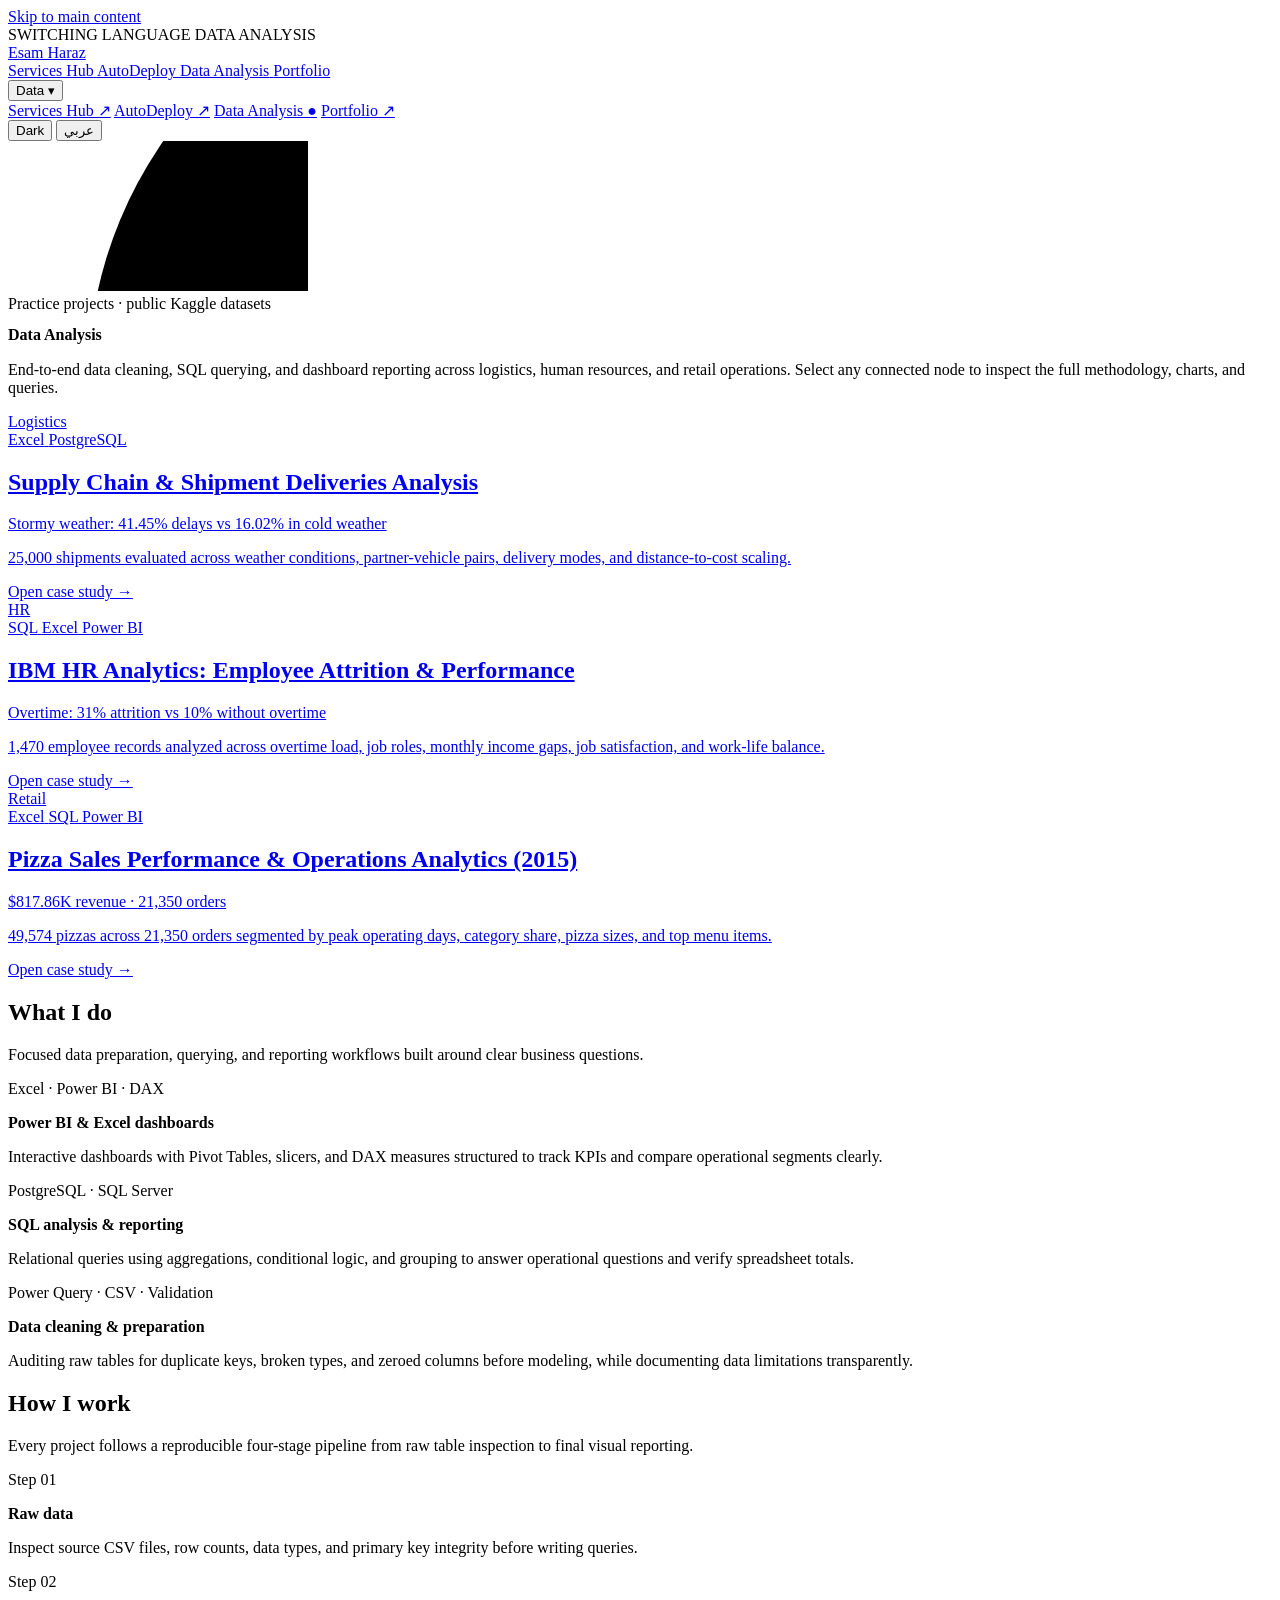
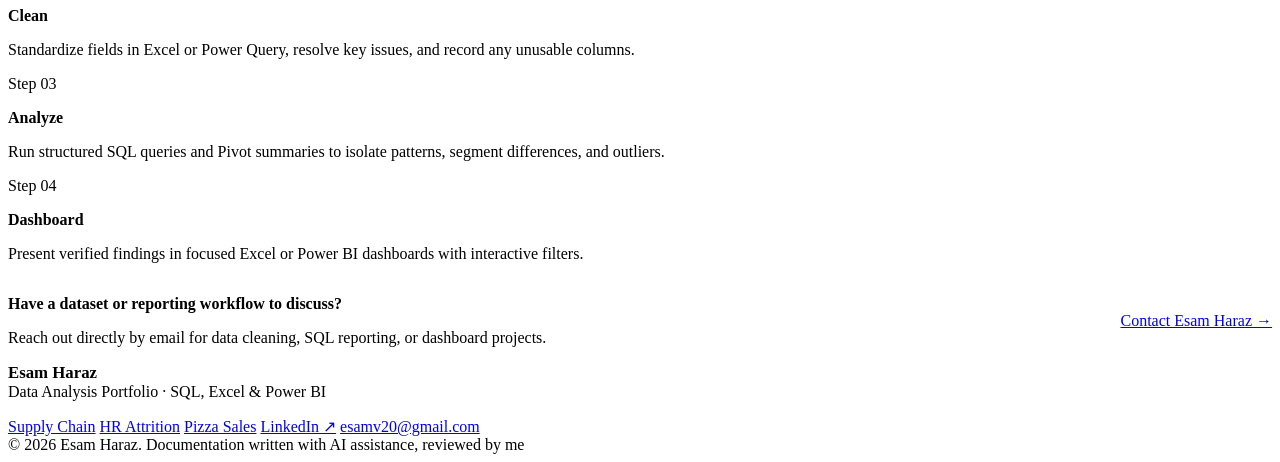
==== index.html @ e384b322 "Add initial index.html for Data Analysis Portfolio Initial commit of the Data Analysis Portfolio HTM" ====
<!DOCTYPE html>
<html lang="en" dir="ltr" data-site="data">
<head>
  <meta charset="UTF-8">
  <meta name="viewport" content="width=device-width, initial-scale=1.0">

  <!-- Single Site Config Block (Base URL, Navigation Graph & Contact Routing) -->
  <script>
    window.SITE_CONFIG = {
      baseUrl: "https://esam-haraz.github.io/Data-Analysis/",
      currentSiteId: "data",
      sitesGraph: [
        { id: "hub", labelEn: "Services Hub", labelAr: "المركز الرئيسي", url: "https://esam-haraz.github.io/hub/" },
        { id: "autodeploy", labelEn: "AutoDeploy", labelAr: "AutoDeploy", url: "https://esam-haraz.github.io/AutoDeploy/" },
        { id: "data", labelEn: "Data Analysis", labelAr: "تحليل البيانات", url: "./" },
        { id: "portfolio", labelEn: "Portfolio", labelAr: "معرض الأعمال", url: "https://esam-haraz.github.io/portfolio/" }
      ],
      /* Swap this single value to the Hub contact page URL once the Hub repo is live */
      hubContactUrl: "mailto:esamv20@gmail.com",
      email: "esamv20@gmail.com",
      linkedinUrl: "https://www.linkedin.com/in/esam-haraz-459925402"
    };
  </script>

  <!-- Primary SEO & Canonical Metadata -->
  <title>Data Analysis Portfolio — Esam Haraz</title>
  <meta name="description" content="Data analysis case studies by Esam Haraz covering supply chain logistics, HR attrition, and retail sales using SQL, Excel, and Power BI.">
  <meta name="author" content="Esam Haraz">
  <link rel="canonical" id="meta-canonical" href="https://esam-haraz.github.io/Data-Analysis/">

  <!-- Open Graph & Social Sharing Metadata -->
  <meta property="og:type" content="website">
  <meta property="og:locale" content="en_US">
  <meta property="og:locale:alternate" content="ar_EG">
  <meta property="og:title" content="Data Analysis Portfolio — Esam Haraz">
  <meta property="og:description" content="Practical data analysis case studies in Logistics, HR, and Retail built with SQL, Excel, and Power BI on public Kaggle datasets.">
  <meta property="og:url" id="meta-og-url" href="https://esam-haraz.github.io/Data-Analysis/" content="https://esam-haraz.github.io/Data-Analysis/">
  <meta property="og:image" id="meta-og-image" content="https://esam-haraz.github.io/Data-Analysis/assets/og-cover.png">
  <meta property="og:image:width" content="1200">
  <meta property="og:image:height" content="630">
  <meta name="twitter:card" content="summary_large_image">
  <meta name="twitter:title" content="Data Analysis Portfolio — Esam Haraz">
  <meta name="twitter:description" content="Practical data analysis case studies in Logistics, HR, and Retail built with SQL, Excel, and Power BI.">
  <meta name="twitter:image" id="meta-twitter-image" content="https://esam-haraz.github.io/Data-Analysis/assets/og-cover.png">

  <!-- Sync Canonical & OG URLs dynamically from SITE_CONFIG.baseUrl -->
  <script>
    (function () {
      var base = (window.SITE_CONFIG && window.SITE_CONFIG.baseUrl) || "https://esam-haraz.github.io/Data-Analysis/";
      if (!base.endsWith("/")) base += "/";
      var canonical = document.getElementById("meta-canonical");
      var ogUrl = document.getElementById("meta-og-url");
      var ogImg = document.getElementById("meta-og-image");
      var twImg = document.getElementById("meta-twitter-image");
      if (canonical) canonical.setAttribute("href", base);
      if (ogUrl) ogUrl.setAttribute("content", base);
      if (ogImg) ogImg.setAttribute("content", base + "assets/og-cover.png");
      if (twImg) twImg.setAttribute("content", base + "assets/og-cover.png");
    })();
  </script>

  <!-- Inline Vector Favicon (Pipeline Amber #FFB020) -->
  <link rel="icon" type="image/svg+xml" href="data:image/svg+xml,%3Csvg xmlns='http://www.w3.org/2000/svg' viewBox='0 0 64 64'%3E%3Crect x='4' y='4' width='56' height='56' rx='12' fill='%230D1F1A' stroke='%23FFB020' stroke-width='3'/%3E%3Crect x='16' y='34' width='8' height='16' rx='4' fill='%23FFB020'/%3E%3Crect x='28' y='24' width='8' height='26' rx='4' fill='%23FFB020'/%3E%3Crect x='40' y='15' width='8' height='35' rx='4' fill='%23FFB020'/%3E%3C/svg%3E">

  <!-- Google Fonts: Bricolage Grotesque, Instrument Sans, DM Mono & IBM Plex Sans Arabic -->
  <link rel="preconnect" href="https://fonts.googleapis.com">
  <link rel="preconnect" href="https://fonts.gstatic.com" crossorigin>
  <link href="https://fonts.googleapis.com/css2?family=Bricolage+Grotesque:wght@700;800&family=DM+Mono:wght@400;500&family=IBM+Plex+Sans+Arabic:wght@400;500;600;700&family=Instrument+Sans:wght@400;500;600;700&display=swap" rel="stylesheet">

  <!-- Shared Design System v1.1 -->
  <link rel="stylesheet" href="./assets/ds.css">
  <script src="./assets/ds.js" defer></script>
</head>
<body>
  <a href="#main-content" class="ds-skip-link" data-i18n="skipToMain">Skip to main content</a>

  <!-- Circular Language Transition Curtain (Wipe Motion) -->
  <div class="ds-curtain" id="ds-curtain" aria-hidden="true">
    <div class="ds-curtain-layer ds-curtain-outer" id="ds-curtain-outer"></div>
    <div class="ds-curtain-layer ds-curtain-inner" id="ds-curtain-inner">
      <span class="ds-curtain-sub" id="ds-curtain-sub">SWITCHING LANGUAGE</span>
      <span class="ds-curtain-label" id="ds-curtain-label">DATA ANALYSIS</span>
    </div>
  </div>

  <!-- Site Header with Mini Node-Graph Navigation & Mobile (<480px) Dropdown -->
  <header class="ds-header">
    <a href="./" class="ds-brand">
      <span class="ds-brand-mark" aria-hidden="true"></span>
      <span data-i18n="brandName">Esam Haraz</span>
    </a>

    <!-- Desktop & Tablet Mini Node-Graph (Static fallback included for No-JS) -->
    <nav class="ds-mini-graph" id="ds-mini-graph" aria-label="Sites network navigation">
      <a href="https://esam-haraz.github.io/hub/" class="ds-mini-node">
        <span class="ds-mini-dot" aria-hidden="true"></span>
        <span>Services Hub</span>
      </a>
      <span class="ds-mini-edge" aria-hidden="true"></span>
      <a href="https://esam-haraz.github.io/AutoDeploy/" class="ds-mini-node">
        <span class="ds-mini-dot" aria-hidden="true"></span>
        <span>AutoDeploy</span>
      </a>
      <span class="ds-mini-edge" aria-hidden="true"></span>
      <a href="./" class="ds-mini-node is-current" aria-current="page">
        <span class="ds-mini-dot" aria-hidden="true"></span>
        <span>Data Analysis</span>
      </a>
      <span class="ds-mini-edge" aria-hidden="true"></span>
      <a href="https://esam-haraz.github.io/portfolio/" class="ds-mini-node">
        <span class="ds-mini-dot" aria-hidden="true"></span>
        <span>Portfolio</span>
      </a>
    </nav>

    <!-- Mobile (<480px) Compact Dropdown Switcher -->
    <div class="ds-nav-dropdown" id="ds-nav-dropdown">
      <button type="button"
              class="ds-nav-dropdown-btn"
              id="ds-nav-dropdown-btn"
              aria-expanded="false"
              aria-controls="ds-nav-dropdown-menu">
        Data ▾
      </button>
      <div class="ds-nav-dropdown-menu" id="ds-nav-dropdown-menu" role="menu">
        <a href="https://esam-haraz.github.io/hub/" role="menuitem">Services Hub ↗</a>
        <a href="https://esam-haraz.github.io/AutoDeploy/" role="menuitem">AutoDeploy ↗</a>
        <a href="./" class="is-current" aria-current="page" role="menuitem">Data Analysis ●</a>
        <a href="https://esam-haraz.github.io/portfolio/" role="menuitem">Portfolio ↗</a>
      </div>
    </div>

    <!-- Theme & Language Controls -->
    <div class="ds-header-controls">
      <button type="button" class="ds-icon-btn" id="ds-theme-toggle" aria-pressed="false" aria-label="Switch to dark mode">
        <span data-theme-label>Dark</span>
      </button>
      <button type="button" class="ds-icon-btn" id="ds-lang-toggle" aria-label="التبديل إلى اللغة العربية">
        عربي
      </button>
    </div>
  </header>

  <!-- Thin Top Scroll Progress Bar -->
  <div class="ds-top-progress" aria-hidden="true">
    <div class="ds-top-progress-fill"></div>
  </div>

  <main id="main-content">
    <!-- ======================================================================
         HERO & RADIAL SPIDER NETWORK GRAPH
         ====================================================================== -->
    <section class="ds-section" aria-labelledby="hub-hero-title">
      <div class="ds-container">
        <div class="ds-spider-wrap">
          <div class="ds-spider-canvas" id="ds-spider-canvas">

            <!-- Decorative Concentric Rings & Animated SVG Connectors (Desktop) -->
            <svg class="ds-spider-svg" id="ds-spider-svg" aria-hidden="true">
              <circle class="ds-spider-ring" cx="500" cy="240" r="160"></circle>
              <circle class="ds-spider-ring" cx="500" cy="240" r="290"></circle>
              <circle class="ds-spider-ring" cx="500" cy="240" r="420"></circle>

              <path class="ds-spider-edge-base" data-edge="0" d=""></path>
              <path class="ds-spider-edge-fill" data-edge="0" d=""></path>

              <path class="ds-spider-edge-base" data-edge="1" d=""></path>
              <path class="ds-spider-edge-fill" data-edge="1" d=""></path>

              <path class="ds-spider-edge-base" data-edge="2" d=""></path>
              <path class="ds-spider-edge-fill" data-edge="2" d=""></path>
            </svg>

            <!-- Central Topic Node -->
            <div class="ds-spider-center" id="ds-spider-center">
              <div class="ds-chips-row" style="justify-content: center; margin-block-end: var(--space-3);">
                <span class="ds-chip" data-i18n="practiceChip">Practice projects · public Kaggle datasets</span>
              </div>
              <h1 id="hub-hero-title" style="font-size: var(--text-hero); line-height: 1.15; margin-block-end: var(--space-3);" data-i18n="heroTitle">
                Data Analysis
              </h1>
              <p style="color: var(--ink-muted); margin-inline: auto;" data-i18n="heroLead">
                End-to-end data cleaning, SQL querying, and dashboard reporting across logistics, human resources, and retail operations. Select any connected node to inspect the full methodology, charts, and queries.
              </p>
            </div>

            <!-- 3 Connected Case Study Nodes (Real <a> links for keyboard & No-JS) -->
            <div class="ds-spider-branches">

              <!-- Branch 0: Supply Chain -->
              <a href="./projects/supply-chain/" class="ds-spider-node" data-branch="0">
                <div>
                  <div class="ds-spider-node-top" style="margin-block-end: var(--space-2);">
                    <span class="ds-chip ds-chip-accent" data-i18n="p1Domain">Logistics</span>
                    <div class="ds-chips-row">
                      <span class="ds-chip">Excel</span>
                      <span class="ds-chip">PostgreSQL</span>
                    </div>
                  </div>
                  <h2 class="ds-spider-node-title" data-i18n="p1Title">
                    Supply Chain &amp; Shipment Deliveries Analysis
                  </h2>
                </div>

                <div class="ds-spider-stat" data-i18n="p1Stat">
                  Stormy weather: 41.45% delays vs 16.02% in cold weather
                </div>

                <p class="ds-spider-extra" data-i18n="p1Extra">
                  25,000 shipments evaluated across weather conditions, partner-vehicle pairs, delivery modes, and distance-to-cost scaling.
                </p>

                <span class="ds-spider-cta" data-i18n="openCaseStudy">Open case study →</span>
              </a>

              <!-- Branch 1: HR Attrition -->
              <a href="./projects/hr-attrition/" class="ds-spider-node" data-branch="1">
                <div>
                  <div class="ds-spider-node-top" style="margin-block-end: var(--space-2);">
                    <span class="ds-chip ds-chip-accent" data-i18n="p2Domain">HR</span>
                    <div class="ds-chips-row">
                      <span class="ds-chip">SQL</span>
                      <span class="ds-chip">Excel</span>
                      <span class="ds-chip">Power BI</span>
                    </div>
                  </div>
                  <h2 class="ds-spider-node-title" data-i18n="p2Title">
                    IBM HR Analytics: Employee Attrition &amp; Performance
                  </h2>
                </div>

                <div class="ds-spider-stat" data-i18n="p2Stat">
                  Overtime: 31% attrition vs 10% without overtime
                </div>

                <p class="ds-spider-extra" data-i18n="p2Extra">
                  1,470 employee records analyzed across overtime load, job roles, monthly income gaps, job satisfaction, and work-life balance.
                </p>

                <span class="ds-spider-cta" data-i18n="openCaseStudy">Open case study →</span>
              </a>

              <!-- Branch 2: Pizza Sales -->
              <a href="./projects/pizza-sales/" class="ds-spider-node" data-branch="2">
                <div>
                  <div class="ds-spider-node-top" style="margin-block-end: var(--space-2);">
                    <span class="ds-chip ds-chip-accent" data-i18n="p3Domain">Retail</span>
                    <div class="ds-chips-row">
                      <span class="ds-chip">Excel</span>
                      <span class="ds-chip">SQL</span>
                      <span class="ds-chip">Power BI</span>
                    </div>
                  </div>
                  <h2 class="ds-spider-node-title" data-i18n="p3Title">
                    Pizza Sales Performance &amp; Operations Analytics (2015)
                  </h2>
                </div>

                <div class="ds-spider-stat" data-i18n="p3Stat">
                  $817.86K revenue · 21,350 orders
                </div>

                <p class="ds-spider-extra" data-i18n="p3Extra">
                  49,574 pizzas across 21,350 orders segmented by peak operating days, category share, pizza sizes, and top menu items.
                </p>

                <span class="ds-spider-cta" data-i18n="openCaseStudy">Open case study →</span>
              </a>

            </div>
          </div>
        </div>
      </div>
    </section>

    <!-- ======================================================================
         SECTION: WHAT I DO
         ====================================================================== -->
    <section class="ds-section" id="what-i-do" aria-labelledby="what-title">
      <div class="ds-container">
        <div class="ds-section-header">
          <h2 class="ds-section-title" id="what-title" data-i18n="whatTitle">What I do</h2>
          <p class="ds-section-desc" data-i18n="whatDesc">
            Focused data preparation, querying, and reporting workflows built around clear business questions.
          </p>
        </div>

        <div class="ds-services-grid">
          <article class="ds-node">
            <div class="ds-node-header">
              <span>Excel · Power BI · DAX</span>
            </div>
            <div class="ds-node-body">
              <h3 style="font-size: var(--text-h3); margin-block-end: var(--space-2);" data-i18n="srv1Title">
                Power BI &amp; Excel dashboards
              </h3>
              <p style="color: var(--ink-muted); font-size: var(--text-sm);" data-i18n="srv1Body">
                Interactive dashboards with Pivot Tables, slicers, and DAX measures structured to track KPIs and compare operational segments clearly.
              </p>
            </div>
          </article>

          <article class="ds-node">
            <div class="ds-node-header">
              <span>PostgreSQL · SQL Server</span>
            </div>
            <div class="ds-node-body">
              <h3 style="font-size: var(--text-h3); margin-block-end: var(--space-2);" data-i18n="srv2Title">
                SQL analysis &amp; reporting
              </h3>
              <p style="color: var(--ink-muted); font-size: var(--text-sm);" data-i18n="srv2Body">
                Relational queries using aggregations, conditional logic, and grouping to answer operational questions and verify spreadsheet totals.
              </p>
            </div>
          </article>

          <article class="ds-node">
            <div class="ds-node-header">
              <span>Power Query · CSV · Validation</span>
            </div>
            <div class="ds-node-body">
              <h3 style="font-size: var(--text-h3); margin-block-end: var(--space-2);" data-i18n="srv3Title">
                Data cleaning &amp; preparation
              </h3>
              <p style="color: var(--ink-muted); font-size: var(--text-sm);" data-i18n="srv3Body">
                Auditing raw tables for duplicate keys, broken types, and zeroed columns before modeling, while documenting data limitations transparently.
              </p>
            </div>
          </article>
        </div>
      </div>
    </section>

    <!-- ======================================================================
         SECTION: HOW I WORK (4-NODE PIPELINE)
         ====================================================================== -->
    <section class="ds-section" id="how-i-work" aria-labelledby="how-title">
      <div class="ds-container">
        <div class="ds-section-header">
          <h2 class="ds-section-title" id="how-title" data-i18n="howTitle">How I work</h2>
          <p class="ds-section-desc" data-i18n="howDesc">
            Every project follows a reproducible four-stage pipeline from raw table inspection to final visual reporting.
          </p>
        </div>

        <div class="ds-pipeline-row">
          <div class="ds-pipeline-step">
            <span class="ds-step-badge">Step 01</span>
            <h3 style="font-size: var(--text-h3);" data-i18n="step1Title">Raw data</h3>
            <p style="font-size: var(--text-sm); color: var(--ink-muted);" data-i18n="step1Body">
              Inspect source CSV files, row counts, data types, and primary key integrity before writing queries.
            </p>
          </div>

          <div class="ds-pipeline-step">
            <span class="ds-step-badge">Step 02</span>
            <h3 style="font-size: var(--text-h3);" data-i18n="step2Title">Clean</h3>
            <p style="font-size: var(--text-sm); color: var(--ink-muted);" data-i18n="step2Body">
              Standardize fields in Excel or Power Query, resolve key issues, and record any unusable columns.
            </p>
          </div>

          <div class="ds-pipeline-step">
            <span class="ds-step-badge">Step 03</span>
            <h3 style="font-size: var(--text-h3);" data-i18n="step3Title">Analyze</h3>
            <p style="font-size: var(--text-sm); color: var(--ink-muted);" data-i18n="step3Body">
              Run structured SQL queries and Pivot summaries to isolate patterns, segment differences, and outliers.
            </p>
          </div>

          <div class="ds-pipeline-step">
            <span class="ds-step-badge">Step 04</span>
            <h3 style="font-size: var(--text-h3);" data-i18n="step4Title">Dashboard</h3>
            <p style="font-size: var(--text-sm); color: var(--ink-muted);" data-i18n="step4Body">
              Present verified findings in focused Excel or Power BI dashboards with interactive filters.
            </p>
          </div>
        </div>

        <!-- Single Contact CTA (Bound to SITE_CONFIG.hubContactUrl -> mailto: until Hub is live) -->
        <div style="margin-block-start: var(--space-6); display: flex; flex-wrap: wrap; align-items: center; justify-content: space-between; gap: var(--space-4); background-color: var(--bg-surface); border: 1.5px solid var(--rule-strong); border-radius: var(--radius-lg); padding: var(--space-5);">
          <div>
            <h3 style="font-size: var(--text-h3); margin-block-end: var(--space-1);" data-i18n="ctaBoxTitle">
              Have a dataset or reporting workflow to discuss?
            </h3>
            <p style="font-size: var(--text-sm); color: var(--ink-muted);" data-i18n="ctaBoxDesc">
              Reach out directly by email for data cleaning, SQL reporting, or dashboard projects.
            </p>
          </div>
          <a href="mailto:esamv20@gmail.com" class="ds-btn ds-btn-primary" data-contact-cta data-i18n="ctaBoxBtn">
            Contact Esam Haraz →
          </a>
        </div>
      </div>
    </section>
  </main>

  <!-- Site Footer -->
  <footer class="ds-footer">
    <div class="ds-container">
      <div class="ds-footer-grid">
        <div>
          <strong style="font-family: var(--font-display); font-size: 1.05rem;" data-i18n="brandName">Esam Haraz</strong>
          <p style="font-size: var(--text-sm); color: var(--ink-muted); margin-block-start: var(--space-1);" data-i18n="footerTagline">
            Data Analysis Portfolio · SQL, Excel &amp; Power BI
          </p>
        </div>

        <div class="ds-footer-links">
          <a href="./projects/supply-chain/" class="ds-btn ds-btn-secondary" data-i18n="navSupplyChain">Supply Chain</a>
          <a href="./projects/hr-attrition/" class="ds-btn ds-btn-secondary" data-i18n="navHr">HR Attrition</a>
          <a href="./projects/pizza-sales/" class="ds-btn ds-btn-secondary" data-i18n="navPizza">Pizza Sales</a>
          <a href="https://www.linkedin.com/in/esam-haraz-459925402" target="_blank" rel="noopener noreferrer" class="ds-btn ds-btn-secondary">LinkedIn ↗</a>
          <a href="mailto:esamv20@gmail.com" class="ds-btn ds-btn-secondary" data-contact-cta>esamv20@gmail.com</a>
        </div>
      </div>

      <div class="ds-footer-bottom">
        <span data-i18n="copyright">© 2026 Esam Haraz.</span>
        <span class="ds-ai-disclosure" data-i18n="aiDisclosure">Documentation written with AI assistance, reviewed by me</span>
      </div>
    </div>
  </footer>

  <!-- ==========================================================================
       BILINGUAL DICTIONARY (EN & AR) — CONSOLIDATED FOR EASY REVIEW
       ========================================================================== -->
  <script>
    window.PAGE_I18N = {
      en: {
        skipToMain: "Skip to main content",
        brandName: "Esam Haraz",
        practiceChip: "Practice projects · public Kaggle datasets",
        heroTitle: "Data Analysis",
        heroLead: "End-to-end data cleaning, SQL querying, and dashboard reporting across logistics, human resources, and retail operations. Select any connected node to inspect the full methodology, charts, and queries.",
        p1Domain: "Logistics",
        p1Title: "Supply Chain & Shipment Deliveries Analysis",
        p1Stat: "Stormy weather: 41.45% delays vs 16.02% in cold weather",
        p1Extra: "25,000 shipments evaluated across weather conditions, partner-vehicle pairs, delivery modes, and distance-to-cost scaling.",
        p2Domain: "HR",
        p2Title: "IBM HR Analytics: Employee Attrition & Performance",
        p2Stat: "Overtime: 31% attrition vs 10% without overtime",
        p2Extra: "1,470 employee records analyzed across overtime load, job roles, monthly income gaps, job satisfaction, and work-life balance.",
        p3Domain: "Retail",
        p3Title: "Pizza Sales Performance & Operations Analytics (2015)",
        p3Stat: "$817.86K revenue · 21,350 orders",
        p3Extra: "49,574 pizzas across 21,350 orders segmented by peak operating days, category share, pizza sizes, and top menu items.",
        openCaseStudy: "Open case study →",
        whatTitle: "What I do",
        whatDesc: "Focused data preparation, querying, and reporting workflows built around clear business questions.",
        srv1Title: "Power BI & Excel dashboards",
        srv1Body: "Interactive dashboards with Pivot Tables, slicers, and DAX measures structured to track KPIs and compare operational segments clearly.",
        srv2Title: "SQL analysis & reporting",
        srv2Body: "Relational queries using aggregations, conditional logic, and grouping to answer operational questions and verify spreadsheet totals.",
        srv3Title: "Data cleaning & preparation",
        srv3Body: "Auditing raw tables for duplicate keys, broken types, and zeroed columns before modeling, while documenting data limitations transparently.",
        howTitle: "How I work",
        howDesc: "Every project follows a reproducible four-stage pipeline from raw table inspection to final visual reporting.",
        step1Title: "Raw data",
        step1Body: "Inspect source CSV files, row counts, data types, and primary key integrity before writing queries.",
        step2Title: "Clean",
        step2Body: "Standardize fields in Excel or Power Query, resolve key issues, and record any unusable columns.",
        step3Title: "Analyze",
        step3Body: "Run structured SQL queries and Pivot summaries to isolate patterns, segment differences, and outliers.",
        step4Title: "Dashboard",
        step4Body: "Present verified findings in focused Excel or Power BI dashboards with interactive filters.",
        ctaBoxTitle: "Have a dataset or reporting workflow to discuss?",
        ctaBoxDesc: "Reach out directly by email for data cleaning, SQL reporting, or dashboard projects.",
        ctaBoxBtn: "Contact Esam Haraz →",
        footerTagline: "Data Analysis Portfolio · SQL, Excel & Power BI",
        navSupplyChain: "Supply Chain",
        navHr: "HR Attrition",
        navPizza: "Pizza Sales",
        copyright: "© 2026 Esam Haraz.",
        aiDisclosure: "Documentation written with AI assistance, reviewed by me"
      },
      ar: {
        skipToMain: "تخطي إلى المحتوى الرئيسي",
        brandName: "عصام حراز",
        practiceChip: "مشاريع تدريبية · مجموعات بيانات عامة من Kaggle",
        heroTitle: "تحليل البيانات",
        heroLead: "تنظيف البيانات واستعلامات SQL وبناء لوحات المعلومات التفاعلية عبر مجالات الإمداد والموارد البشرية ومبيعات التجزئة. اختر أي عقدة متصلة لاستعراض المنهجية والنتائج والاستعلامات كاملة.",
        p1Domain: "الخدمات اللوجستية",
        p1Title: "تحليل سلاسل الإمداد وتسليم الشحنات",
        p1Stat: "الطقس العاصف: 41.45% تأخير مقابل 16.02% في الطقس البارد",
        p1Extra: "تحليل 25,000 شحنة عبر حالات الطقس، وشركاء التوصيل والمركبات، وأوضاع الشحن، والعلاقة الخطية بين المسافة والتكلفة.",
        p2Domain: "الموارد البشرية",
        p2Title: "تحليل بيانات الموارد البشرية: التسرب الوظيفي والأداء",
        p2Stat: "العمل الإضافي: 31% تسرب وظيفي مقابل 10% بدون عمل إضافي",
        p2Extra: "دراسة سجلات 1,470 موظفاً لتحليل تأثير العمل الإضافي، والمسميات الوظيفية، وفجوة الدخل الشهري، والرضا الوظيفي والتوازن بين العمل والحياة.",
        p3Domain: "التجزئة",
        p3Title: "تحليل أداء مبيعات البيتزا والعمليات التشغيلية (2015)",
        p3Stat: "817.86 ألف دولار إيرادات · 21,350 طلب",
        p3Extra: "تحليل 49,574 قطعة بيتزا عبر 21,350 طلباً لتحديد أيام الذروة، وحصة الفئات والأحجام، والأصناف الأعلى والأقل إيراداً.",
        openCaseStudy: "فتح دراسة الحالة ←",
        whatTitle: "ما أقدمه",
        whatDesc: "تجهيز البيانات وتحليلها وبناء تقارير واضحة للإجابة عن أسئلة العمل التشغيلية.",
        srv1Title: "لوحات معلومات Power BI و Excel",
        srv1Body: "لوحات تفاعلية باستخدام Pivot Tables وعوامل التصفية (Slicers) ومعادلات DAX لمتابعة المؤشرات الرئيسية ومقارنة الشرائح التشغيلية بوضوح.",
        srv2Title: "تحليل وتقارير SQL",
        srv2Body: "كتابة استعلامات تحليلية في PostgreSQL و SQL Server للتجميع والتصنيف واستخراج المؤشرات والتحقق من دقة نتائج الجداول.",
        srv3Title: "تنظيف البيانات وتجهيزها",
        srv3Body: "فحص الجداول الخام لمعالجة المفاتيح المكررة وتوحيد الصيغ ورصد الأعمدة الفارغة أو الصفرية وتوثيق قيود البيانات بشفافية قبل التحليل.",
        howTitle: "منهجية العمل",
        howDesc: "يتبع كل مشروع مساراً واضحاً من أربع مراحل متسلسلة بدءاً من فحص البيانات الخام وحتى لوحة المعلومات النهائية.",
        step1Title: "البيانات الخام",
        step1Body: "فحص ملفات CSV المصدرية وعدد الصفوف وأنواع البيانات وسلامة المفاتيح الأساسية قبل كتابة الاستعلامات.",
        step2Title: "التنظيف",
        step2Body: "توحيد الحقول في Excel أو Power Query، ومعالجة مشكلات المفاتيح، وتوثيق أي أعمدة غير صالحة للاستخدام.",
        step3Title: "التحليل",
        step3Body: "تنفيذ استعلامات SQL وجداول Pivot لاستخلاص الأنماط والفروقات بين الشرائح والقيم الشاذة.",
        step4Title: "لوحة المعلومات",
        step4Body: "عرض النتائج الموثقة في لوحات Excel أو Power BI مركزة مع فلاتر تفاعلية.",
        ctaBoxTitle: "هل لديك بيانات أو تقرير ترغب في مناقشته؟",
        ctaBoxDesc: "تواصل مباشرة عبر البريد الإلكتروني لمشاريع تنظيف البيانات أو تقارير SQL أو لوحات المعلومات.",
        ctaBoxBtn: "تواصل مع عصام حراز ←",
        footerTagline: "معرض أعمال تحليل البيانات · SQL و Excel و Power BI",
        navSupplyChain: "سلاسل الإمداد",
        navHr: "التسرب الوظيفي",
        navPizza: "مبيعات البيتزا",
        copyright: "© 2026 عصام حراز.",
        aiDisclosure: "تمت كتابة التوثيق بمساعدة الذكاء الاصطناعي ومراجعته بواسطتي"
      }
    };
  </script>
</body>
</html>
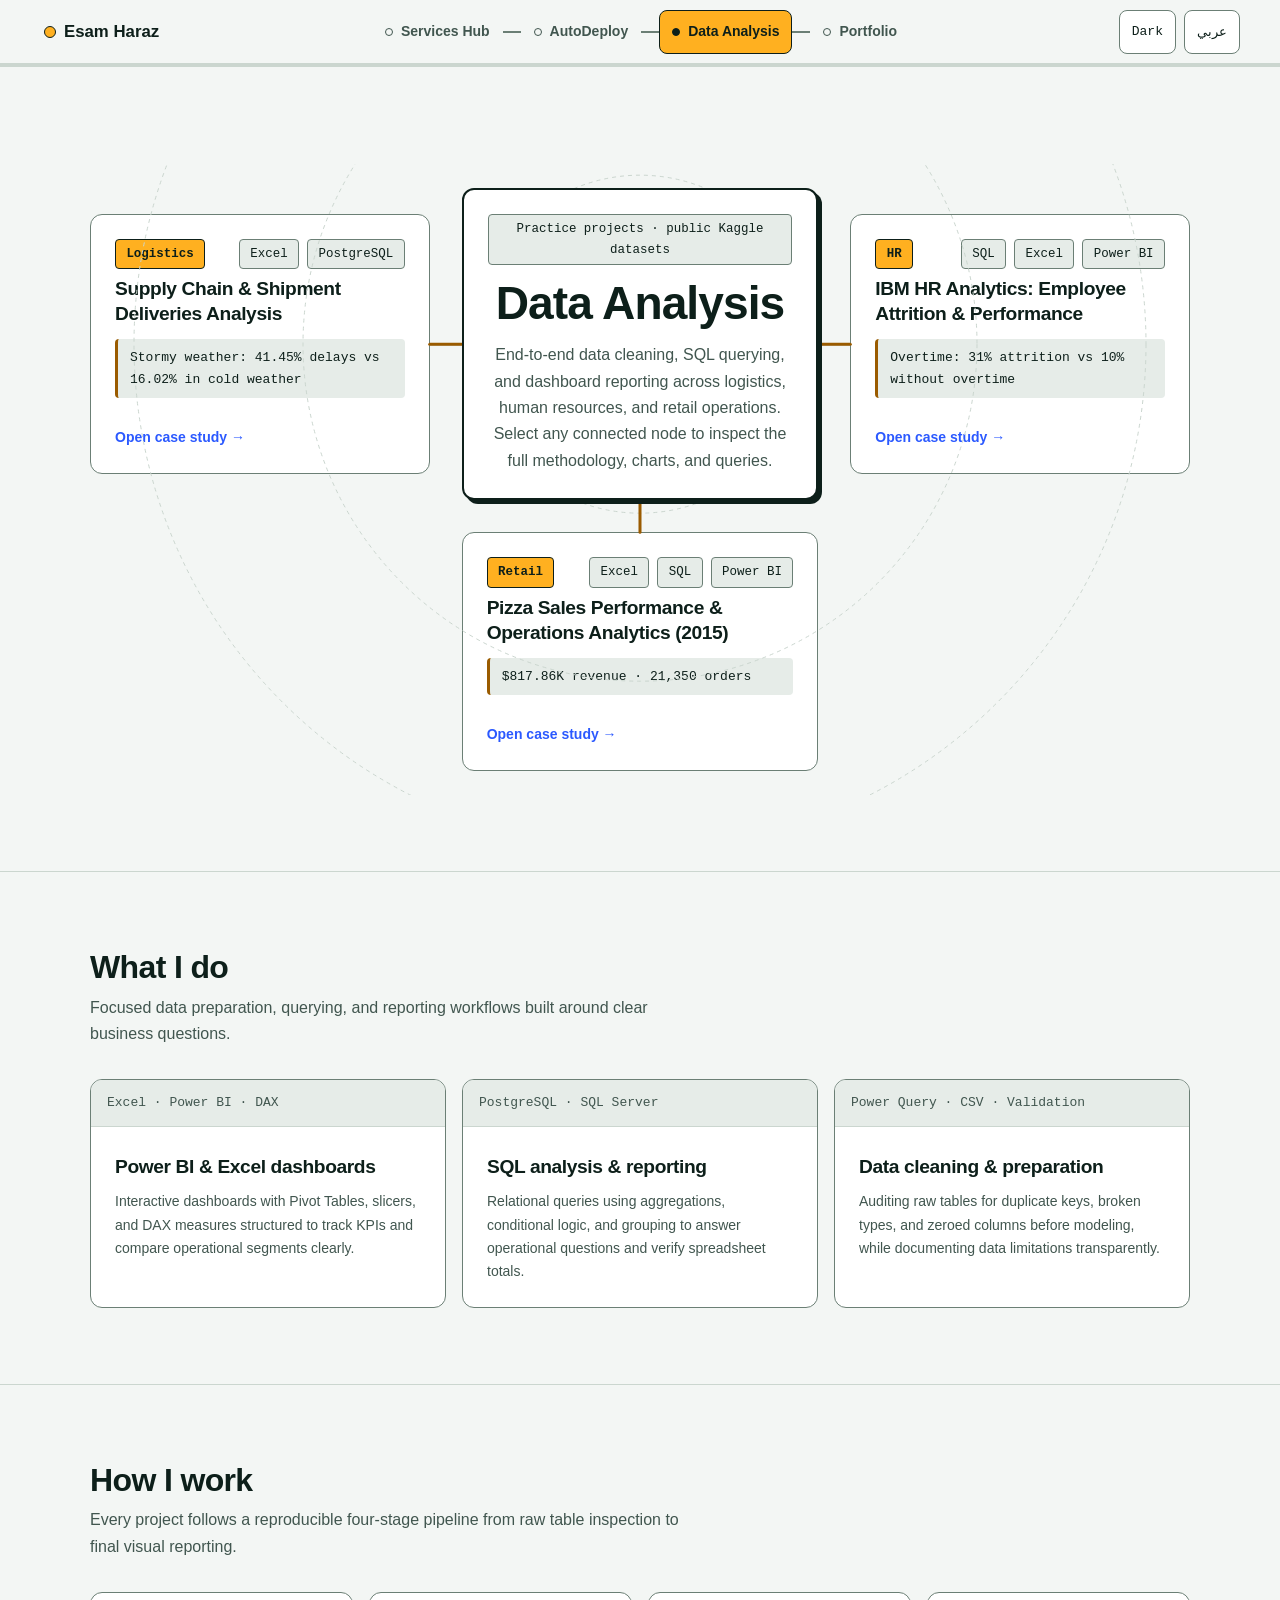
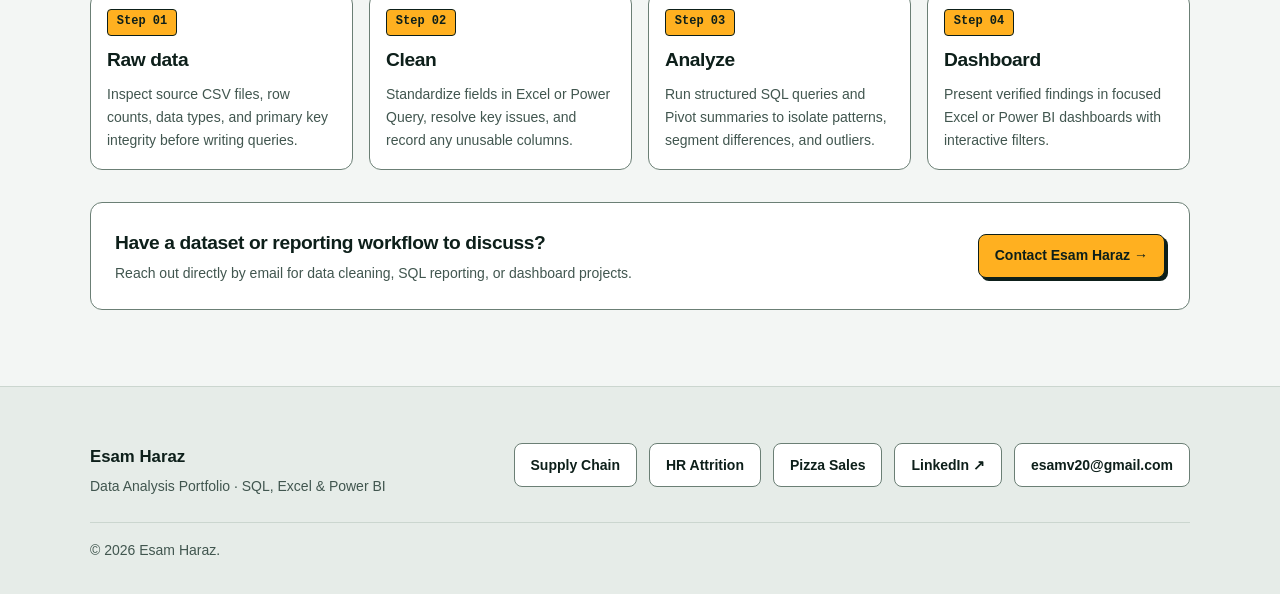
==== commit 4eda2a7f: "Update project links and remove AI disclosure" ====
--- a/index.html
+++ b/index.html
@@ -34,7 +34,7 @@
   <meta property="og:locale:alternate" content="ar_EG">
   <meta property="og:title" content="Data Analysis Portfolio — Esam Haraz">
   <meta property="og:description" content="Practical data analysis case studies in Logistics, HR, and Retail built with SQL, Excel, and Power BI on public Kaggle datasets.">
-  <meta property="og:url" id="meta-og-url" href="https://esam-haraz.github.io/Data-Analysis/" content="https://esam-haraz.github.io/Data-Analysis/">
+  <meta property="og:url" id="meta-og-url" content="https://esam-haraz.github.io/Data-Analysis/">
   <meta property="og:image" id="meta-og-image" content="https://esam-haraz.github.io/Data-Analysis/assets/og-cover.png">
   <meta property="og:image:width" content="1200">
   <meta property="og:image:height" content="630">
@@ -68,8 +68,8 @@
   <link href="https://fonts.googleapis.com/css2?family=Bricolage+Grotesque:wght@700;800&family=DM+Mono:wght@400;500&family=IBM+Plex+Sans+Arabic:wght@400;500;600;700&family=Instrument+Sans:wght@400;500;600;700&display=swap" rel="stylesheet">
 
   <!-- Shared Design System v1.1 -->
-  <link rel="stylesheet" href="./assets/ds.css">
-  <script src="./assets/ds.js" defer></script>
+  <link rel="stylesheet" href="./assets/projects/ds.css">
+  <script src="./assets/projects/ds.js" defer></script>
 </head>
 <body>
   <a href="#main-content" class="ds-skip-link" data-i18n="skipToMain">Skip to main content</a>
@@ -155,7 +155,7 @@
         <div class="ds-spider-wrap">
           <div class="ds-spider-canvas" id="ds-spider-canvas">
 
-            <!-- Decorative Concentric Rings & Animated SVG Connectors (Desktop) -->
+            <!-- Concentric SVG Rings & Animated Connectors (Desktop) -->
             <svg class="ds-spider-svg" id="ds-spider-svg" aria-hidden="true">
               <circle class="ds-spider-ring" cx="500" cy="240" r="160"></circle>
               <circle class="ds-spider-ring" cx="500" cy="240" r="290"></circle>
@@ -188,7 +188,7 @@
             <div class="ds-spider-branches">
 
               <!-- Branch 0: Supply Chain -->
-              <a href="./projects/supply-chain/" class="ds-spider-node" data-branch="0">
+              <a href="./assets/projects/supply-chain/" class="ds-spider-node" data-branch="0">
                 <div>
                   <div class="ds-spider-node-top" style="margin-block-end: var(--space-2);">
                     <span class="ds-chip ds-chip-accent" data-i18n="p1Domain">Logistics</span>
@@ -214,7 +214,7 @@
               </a>
 
               <!-- Branch 1: HR Attrition -->
-              <a href="./projects/hr-attrition/" class="ds-spider-node" data-branch="1">
+              <a href="./assets/projects/hr-attrition/" class="ds-spider-node" data-branch="1">
                 <div>
                   <div class="ds-spider-node-top" style="margin-block-end: var(--space-2);">
                     <span class="ds-chip ds-chip-accent" data-i18n="p2Domain">HR</span>
@@ -241,7 +241,7 @@
               </a>
 
               <!-- Branch 2: Pizza Sales -->
-              <a href="./projects/pizza-sales/" class="ds-spider-node" data-branch="2">
+              <a href="./assets/projects/pizza-sales/" class="ds-spider-node" data-branch="2">
                 <div>
                   <div class="ds-spider-node-top" style="margin-block-end: var(--space-2);">
                     <span class="ds-chip ds-chip-accent" data-i18n="p3Domain">Retail</span>
@@ -407,9 +407,9 @@
         </div>
 
         <div class="ds-footer-links">
-          <a href="./projects/supply-chain/" class="ds-btn ds-btn-secondary" data-i18n="navSupplyChain">Supply Chain</a>
-          <a href="./projects/hr-attrition/" class="ds-btn ds-btn-secondary" data-i18n="navHr">HR Attrition</a>
-          <a href="./projects/pizza-sales/" class="ds-btn ds-btn-secondary" data-i18n="navPizza">Pizza Sales</a>
+          <a href="./assets/projects/supply-chain/" class="ds-btn ds-btn-secondary" data-i18n="navSupplyChain">Supply Chain</a>
+          <a href="./assets/projects/hr-attrition/" class="ds-btn ds-btn-secondary" data-i18n="navHr">HR Attrition</a>
+          <a href="./assets/projects/pizza-sales/" class="ds-btn ds-btn-secondary" data-i18n="navPizza">Pizza Sales</a>
           <a href="https://www.linkedin.com/in/esam-haraz-459925402" target="_blank" rel="noopener noreferrer" class="ds-btn ds-btn-secondary">LinkedIn ↗</a>
           <a href="mailto:esamv20@gmail.com" class="ds-btn ds-btn-secondary" data-contact-cta>esamv20@gmail.com</a>
         </div>
@@ -417,7 +417,6 @@
 
       <div class="ds-footer-bottom">
         <span data-i18n="copyright">© 2026 Esam Haraz.</span>
-        <span class="ds-ai-disclosure" data-i18n="aiDisclosure">Documentation written with AI assistance, reviewed by me</span>
       </div>
     </div>
   </footer>
@@ -471,8 +470,7 @@
         navSupplyChain: "Supply Chain",
         navHr: "HR Attrition",
         navPizza: "Pizza Sales",
-        copyright: "© 2026 Esam Haraz.",
-        aiDisclosure: "Documentation written with AI assistance, reviewed by me"
+        copyright: "© 2026 Esam Haraz."
       },
       ar: {
         skipToMain: "تخطي إلى المحتوى الرئيسي",
@@ -518,8 +516,7 @@
         navSupplyChain: "سلاسل الإمداد",
         navHr: "التسرب الوظيفي",
         navPizza: "مبيعات البيتزا",
-        copyright: "© 2026 عصام حراز.",
-        aiDisclosure: "تمت كتابة التوثيق بمساعدة الذكاء الاصطناعي ومراجعته بواسطتي"
+        copyright: "© 2026 عصام حراز."
       }
     };
   </script>
--- a/assets/projects/ds.css
+++ b/assets/projects/ds.css
@@ -0,0 +1,1563 @@
+/* ============================================================================
+   DESIGN SYSTEM v1.1 — SHARED PIPELINE ARCHITECTURE
+   Author: Esam Haraz
+   Path: Data-Analysis/assets/projects/ds.css
+   ============================================================================ */
+
+/* ----------------------------------------------------------------------------
+   1. DESIGN TOKENS (LIGHT PAPER DEFAULT & DEEP FOREST DARK MODE)
+   ---------------------------------------------------------------------------- */
+:root {
+  /* Surface & Ink Palette (Light Mode Default) */
+  --bg-paper: #F3F6F4;
+  --bg-surface: #FFFFFF;
+  --bg-sunken: #E6ECE8;
+  --ink: #0D1F1A;
+  --ink-muted: #41564F;
+
+  /* Structural Rules (WCAG AA Non-Text Contrast >= 3:1) */
+  --rule: #CBD6CF;
+  --rule-strong: #6B7F75;
+
+  /* Interactive Focus & Links */
+  --cobalt: #2B59FF;
+
+  /* Site Accent Tokens (Used as fills with --ink-on-accent text) */
+  --ink-on-accent: #0D1F1A;
+  --accent-deploy: #35E08C;
+  --accent-data: #FFB020;
+  --accent-folio: #FF6F59;
+  --accent-hub: #527BFF;
+
+  /* Default Site Accent & High-Contrast Stroke Line Token */
+  --site-accent: var(--accent-deploy);
+  --accent-line: #0B8A4C;
+
+  /* Semantic Status Tokens */
+  --status-warn-bg: #FFF3D6;
+  --status-warn-ink: #6E4300;
+  --status-err: #C92A2A;
+
+  /* Typography Families */
+  --font-display: 'Bricolage Grotesque', 'IBM Plex Sans Arabic', -apple-system, BlinkMacSystemFont, sans-serif;
+  --font-sans: 'Instrument Sans', 'IBM Plex Sans Arabic', -apple-system, BlinkMacSystemFont, sans-serif;
+  --font-mono: 'DM Mono', ui-monospace, SFMono-Regular, Menlo, Consolas, monospace;
+
+  /* Fluid Type Scale */
+  --text-hero: clamp(1.95rem, 3.6vw, 3.1rem);
+  --text-h2: clamp(1.45rem, 2.5vw, 2.05rem);
+  --text-h3: clamp(1.1rem, 1.5vw, 1.3rem);
+  --text-body: 1rem;
+  --text-sm: 0.875rem;
+  --text-mono: 0.8125rem;
+
+  /* Spacing Scale (4px Base) */
+  --space-1: 0.25rem;
+  --space-2: 0.5rem;
+  --space-3: 0.75rem;
+  --space-4: 1rem;
+  --space-5: 1.5rem;
+  --space-6: 2rem;
+  --space-8: 3.5rem;
+  --space-10: 5rem;
+
+  /* Geometric Radii */
+  --radius-sm: 4px;
+  --radius-md: 8px;
+  --radius-lg: 12px;
+  --radius-pill: 999px;
+
+  /* Motion Vocabulary (Strictly 4 Allowed Motions) */
+  --motion-fill-dur: 320ms;
+  --motion-fill-ease: cubic-bezier(0.22, 1, 0.36, 1);
+
+  --motion-tick-dur: 220ms;
+  --motion-tick-ease: cubic-bezier(0.34, 1.56, 0.64, 1);
+
+  --motion-connect-dur: 550ms;
+  --motion-connect-ease: cubic-bezier(0.65, 0, 0.35, 1);
+
+  --motion-wipe-dur: 580ms;
+  --motion-wipe-ease: cubic-bezier(0.76, 0, 0.24, 1);
+
+  /* Layout Dimensions */
+  --header-h: 64px;
+  --rail-w: 36px;
+  --container-max: 1180px;
+}
+
+/* Per-Site Accent & Line Overrides (Light Mode) */
+[data-site="autodeploy"] {
+  --site-accent: var(--accent-deploy);
+  --accent-line: #0B8A4C;
+}
+
+[data-site="data"] {
+  --site-accent: var(--accent-data);
+  --accent-line: #9A5B00;
+}
+
+[data-site="portfolio"] {
+  --site-accent: var(--accent-folio);
+  --accent-line: #B83B28;
+}
+
+[data-site="hub"] {
+  --site-accent: var(--accent-hub);
+  --accent-line: #2B59FF;
+}
+
+/* Dark Theme Overrides */
+[data-theme="dark"] {
+  --bg-paper: #0B1411;
+  --bg-surface: #12201B;
+  --bg-sunken: #070D0B;
+  --ink: #ECF2EF;
+  --ink-muted: #98ADA5;
+  --rule: #22362F;
+  --rule-strong: #4F7A6A;
+  --cobalt: #6E90FF;
+  --accent-line: var(--site-accent);
+  --status-warn-bg: #2A1F08;
+  --status-warn-ink: #FFB020;
+  --status-err: #FF6B6B;
+}
+
+/* ----------------------------------------------------------------------------
+   2. RESET, BASE TYPOGRAPHY & ACCESSIBILITY
+   ---------------------------------------------------------------------------- */
+*,
+*::before,
+*::after {
+  box-sizing: border-box;
+  margin: 0;
+  padding: 0;
+}
+
+html {
+  background-color: var(--bg-paper);
+  color: var(--ink);
+  font-size: 16px;
+  scroll-behavior: smooth;
+  scroll-padding-top: calc(var(--header-h) + var(--space-5));
+  overflow-x: hidden;
+}
+
+body {
+  font-family: var(--font-sans);
+  background-color: var(--bg-paper);
+  color: var(--ink);
+  line-height: 1.65;
+  min-height: 100dvh;
+  overflow-x: hidden;
+  -webkit-font-smoothing: antialiased;
+}
+
+[dir="rtl"] body,
+body[dir="rtl"] {
+  line-height: 1.75;
+}
+
+h1, h2, h3, h4 {
+  font-family: var(--font-display);
+  font-weight: 800;
+  color: var(--ink);
+  letter-spacing: -0.02em;
+}
+
+[dir="rtl"] h1,
+[dir="rtl"] h2,
+[dir="rtl"] h3,
+[dir="rtl"] h4 {
+  letter-spacing: 0;
+}
+
+p, li {
+  max-inline-size: 68ch;
+}
+
+code, pre, kbd, samp {
+  font-family: var(--font-mono);
+  font-size: var(--text-mono);
+  direction: ltr;
+  unicode-bidi: isolate;
+}
+
+a {
+  color: inherit;
+  text-decoration: none;
+}
+
+img, svg {
+  display: block;
+  max-inline-size: 100%;
+}
+
+/* Visible Keyboard Focus Ring */
+:focus-visible {
+  outline: 2.5px solid var(--cobalt);
+  outline-offset: 3px;
+  border-radius: var(--radius-sm);
+}
+
+/* Skip Link for Keyboard Navigation */
+.ds-skip-link {
+  position: fixed;
+  inset-block-start: -100px;
+  inset-inline-start: var(--space-4);
+  z-index: 10000;
+  background-color: var(--site-accent);
+  color: var(--ink-on-accent);
+  font-weight: 700;
+  padding: var(--space-3) var(--space-4);
+  border: 2px solid var(--ink);
+  border-radius: var(--radius-md);
+  transition: inset-block-start 150ms ease;
+}
+
+.ds-skip-link:focus {
+  inset-block-start: var(--space-3);
+}
+
+/* Screen-Reader Only Utility (Used for Accessible Chart Data Tables) */
+.ds-sr-only {
+  position: absolute;
+  inline-size: 1px;
+  block-size: 1px;
+  padding: 0;
+  margin: -1px;
+  overflow: hidden;
+  clip: rect(0, 0, 0, 0);
+  white-space: nowrap;
+  border: 0;
+}
+
+/* ----------------------------------------------------------------------------
+   3. SITE HEADER, MINI NODE-GRAPH NAV & MOBILE (<480px) DROPDOWN
+   ---------------------------------------------------------------------------- */
+.ds-header {
+  position: sticky;
+  inset-block-start: 0;
+  z-index: 900;
+  block-size: var(--header-h);
+  background-color: var(--bg-paper);
+  border-block-end: 1px solid var(--rule);
+  padding-inline: clamp(1rem, 4vw, 2.5rem);
+  display: flex;
+  align-items: center;
+  justify-content: space-between;
+  gap: var(--space-3);
+}
+
+.ds-brand {
+  display: inline-flex;
+  align-items: center;
+  gap: var(--space-2);
+  font-family: var(--font-display);
+  font-weight: 800;
+  font-size: 1.05rem;
+  min-block-size: 44px;
+  padding-inline: var(--space-1);
+}
+
+.ds-brand-mark {
+  inline-size: 12px;
+  block-size: 12px;
+  border-radius: var(--radius-pill);
+  background-color: var(--site-accent);
+  border: 1.5px solid var(--ink);
+  flex-shrink: 0;
+}
+
+/* Desktop & Tablet (>= 480px) Mini Node-Graph Navigation */
+.ds-mini-graph {
+  display: flex;
+  align-items: center;
+  gap: 0;
+  overflow-x: auto;
+  scrollbar-width: none;
+}
+
+.ds-mini-graph::-webkit-scrollbar {
+  display: none;
+}
+
+.ds-mini-node {
+  display: inline-flex;
+  align-items: center;
+  gap: var(--space-2);
+  min-block-size: 44px;
+  padding-inline: var(--space-3);
+  font-size: var(--text-sm);
+  font-weight: 600;
+  color: var(--ink-muted);
+  border: 1px solid transparent;
+  border-radius: var(--radius-md);
+  white-space: nowrap;
+  transition: color 180ms ease, border-color 180ms ease, background-color 180ms ease;
+}
+
+.ds-mini-node:hover {
+  color: var(--ink);
+  background-color: var(--bg-surface);
+  border-color: var(--rule-strong);
+}
+
+.ds-mini-node[aria-current="page"],
+.ds-mini-node.is-current {
+  background-color: var(--site-accent);
+  color: var(--ink-on-accent);
+  border-color: var(--ink);
+  font-weight: 700;
+}
+
+.ds-mini-dot {
+  inline-size: 8px;
+  block-size: 8px;
+  border-radius: var(--radius-pill);
+  border: 1.5px solid currentColor;
+  background-color: transparent;
+}
+
+.ds-mini-node.is-current .ds-mini-dot {
+  background-color: var(--ink-on-accent);
+}
+
+.ds-mini-edge {
+  inline-size: 18px;
+  block-size: 2px;
+  background-color: var(--rule-strong);
+  flex-shrink: 0;
+}
+
+/* Mobile (< 480px) Site Switcher Dropdown */
+.ds-nav-dropdown {
+  display: none;
+  position: relative;
+}
+
+.ds-nav-dropdown-btn {
+  display: inline-flex;
+  align-items: center;
+  justify-content: center;
+  gap: var(--space-2);
+  min-block-size: 44px;
+  min-inline-size: 44px;
+  padding-inline: var(--space-3);
+  background-color: var(--site-accent);
+  color: var(--ink-on-accent);
+  border: 1.5px solid var(--ink);
+  border-radius: var(--radius-md);
+  font-family: var(--font-sans);
+  font-size: var(--text-sm);
+  font-weight: 700;
+  cursor: pointer;
+}
+
+.ds-nav-dropdown-menu {
+  position: absolute;
+  inset-block-start: calc(100% + 6px);
+  inset-inline-start: 0;
+  min-inline-size: 210px;
+  background-color: var(--bg-surface);
+  border: 1.5px solid var(--rule-strong);
+  border-radius: var(--radius-md);
+  box-shadow: 4px 4px 0 var(--ink);
+  padding: var(--space-2);
+  display: none;
+  flex-direction: column;
+  gap: var(--space-1);
+  z-index: 950;
+}
+
+.ds-nav-dropdown-menu.is-open {
+  display: flex;
+}
+
+.ds-nav-dropdown-menu a {
+  display: flex;
+  align-items: center;
+  justify-content: space-between;
+  min-block-size: 44px;
+  padding-inline: var(--space-3);
+  border-radius: var(--radius-sm);
+  font-size: var(--text-sm);
+  font-weight: 600;
+  color: var(--ink);
+}
+
+.ds-nav-dropdown-menu a:hover {
+  background-color: var(--bg-sunken);
+}
+
+.ds-nav-dropdown-menu a.is-current {
+  background-color: var(--site-accent);
+  color: var(--ink-on-accent);
+  font-weight: 700;
+}
+
+@media (max-width: 479px) {
+  .ds-mini-graph {
+    display: none;
+  }
+  .ds-nav-dropdown {
+    display: block;
+  }
+}
+
+.ds-header-controls {
+  display: flex;
+  align-items: center;
+  gap: var(--space-2);
+}
+
+.ds-icon-btn {
+  display: inline-flex;
+  align-items: center;
+  justify-content: center;
+  gap: var(--space-1);
+  min-block-size: 44px;
+  min-inline-size: 44px;
+  padding-inline: var(--space-3);
+  background-color: var(--bg-surface);
+  color: var(--ink);
+  border: 1px solid var(--rule-strong);
+  border-radius: var(--radius-md);
+  font-family: var(--font-mono);
+  font-size: var(--text-mono);
+  font-weight: 500;
+  cursor: pointer;
+  transition: background-color 180ms ease, border-color 180ms ease;
+}
+
+.ds-icon-btn:hover {
+  background-color: var(--bg-sunken);
+  border-color: var(--ink);
+}
+
+/* ----------------------------------------------------------------------------
+   4. SCROLL PROGRESS (THIN TOP BAR & PROJECT PAGE VERTICAL RAIL)
+   ---------------------------------------------------------------------------- */
+.ds-top-progress {
+  position: fixed;
+  inset-block-start: var(--header-h);
+  inset-inline: 0;
+  block-size: 3px;
+  background-color: var(--rule);
+  z-index: 890;
+  pointer-events: none;
+}
+
+.ds-top-progress-fill {
+  block-size: 100%;
+  inline-size: 100%;
+  background-color: var(--accent-line);
+  transform-origin: inline-start center;
+  transform: scaleX(var(--scroll-progress, 0));
+  transition: transform 80ms linear;
+}
+
+/* Vertical Pipeline Rail (Rendered on Case Study Pages Only, Desktop >= 1024px) */
+.ds-rail {
+  display: none;
+}
+
+@media (min-width: 1024px) {
+  .has-rail .ds-top-progress {
+    display: none;
+  }
+
+  .ds-rail {
+    position: fixed;
+    inset-block-start: calc(var(--header-h) + var(--space-8));
+    inset-inline-start: clamp(0.75rem, 2vw, 1.75rem);
+    inline-size: var(--rail-w);
+    block-size: calc(100dvh - var(--header-h) - (var(--space-8) * 2));
+    display: flex;
+    flex-direction: column;
+    align-items: center;
+    justify-content: space-between;
+    z-index: 800;
+    pointer-events: none;
+  }
+
+  .ds-rail-track {
+    position: absolute;
+    inset-block: 10px;
+    inset-inline-start: 50%;
+    inline-size: 2px;
+    transform: translateX(-50%);
+    background-color: var(--rule);
+  }
+
+  .ds-rail-fill {
+    inline-size: 100%;
+    block-size: 100%;
+    background-color: var(--accent-line);
+    transform-origin: top center;
+    transform: scaleY(var(--scroll-progress, 0));
+    transition: transform 80ms linear;
+  }
+
+  .ds-rail-node {
+    position: relative;
+    z-index: 2;
+    inline-size: 14px;
+    block-size: 14px;
+    border-radius: var(--radius-pill);
+    background-color: var(--bg-paper);
+    border: 2px solid var(--rule-strong);
+    pointer-events: auto;
+    transition: background-color var(--motion-fill-dur) var(--motion-fill-ease),
+                border-color var(--motion-fill-dur) var(--motion-fill-ease);
+  }
+
+  .ds-rail-node.is-active,
+  .ds-rail-node.is-passed {
+    background-color: var(--site-accent);
+    border-color: var(--ink);
+  }
+
+  .has-rail main,
+  .has-rail .ds-footer {
+    padding-inline-start: calc(var(--rail-w) + var(--space-5));
+  }
+}
+
+/* ----------------------------------------------------------------------------
+   5. LAYOUT CONTAINERS, SECTIONS & HEADERS
+   ---------------------------------------------------------------------------- */
+.ds-container {
+  inline-size: 100%;
+  max-inline-size: var(--container-max);
+  margin-inline: auto;
+  padding-inline: clamp(1rem, 4vw, 2.5rem);
+}
+
+.ds-section {
+  padding-block: clamp(2.75rem, 6vw, 4.75rem);
+  border-block-end: 1px solid var(--rule);
+}
+
+.ds-section:last-of-type {
+  border-block-end: none;
+}
+
+.ds-section-header {
+  margin-block-end: var(--space-6);
+}
+
+.ds-section-title {
+  font-size: var(--text-h2);
+  line-height: 1.2;
+  margin-block-end: var(--space-2);
+}
+
+.ds-section-desc {
+  font-size: var(--text-body);
+  color: var(--ink-muted);
+}
+
+/* ----------------------------------------------------------------------------
+   6. PIPELINE NODES, PORTS, CONNECTORS & PROGRESS BARS
+   ---------------------------------------------------------------------------- */
+.ds-node {
+  position: relative;
+  background-color: var(--bg-surface);
+  border: 1px solid var(--rule-strong);
+  border-radius: var(--radius-lg);
+  transition: border-color 180ms ease, box-shadow 180ms ease;
+}
+
+.ds-node:hover,
+.ds-node:focus-within {
+  border-color: var(--ink);
+}
+
+.ds-node-header {
+  display: flex;
+  align-items: center;
+  justify-content: space-between;
+  gap: var(--space-3);
+  padding: var(--space-3) var(--space-4);
+  border-block-end: 1px solid var(--rule);
+  background-color: var(--bg-sunken);
+  border-start-start-radius: calc(var(--radius-lg) - 1px);
+  border-start-end-radius: calc(var(--radius-lg) - 1px);
+  font-family: var(--font-mono);
+  font-size: var(--text-mono);
+  color: var(--ink-muted);
+}
+
+.ds-node-body {
+  padding: var(--space-5);
+}
+
+.ds-port {
+  position: absolute;
+  inline-size: 10px;
+  block-size: 10px;
+  border-radius: var(--radius-pill);
+  background-color: var(--bg-surface);
+  border: 2px solid var(--rule-strong);
+  z-index: 3;
+}
+
+.ds-port.is-connected {
+  background-color: var(--site-accent);
+  border-color: var(--ink);
+}
+
+.ds-port--top {
+  inset-block-start: -5px;
+  inset-inline-start: 50%;
+  transform: translateX(-50%);
+}
+
+[dir="rtl"] .ds-port--top {
+  transform: translateX(50%);
+}
+
+.ds-port--bottom {
+  inset-block-end: -5px;
+  inset-inline-start: 50%;
+  transform: translateX(-50%);
+}
+
+[dir="rtl"] .ds-port--bottom {
+  transform: translateX(50%);
+}
+
+/* SVG Connector Lines */
+.ds-connector {
+  display: block;
+  overflow: visible;
+}
+
+.ds-connector-base {
+  fill: none;
+  stroke: var(--rule);
+  stroke-width: 2;
+}
+
+.ds-connector-fill {
+  fill: none;
+  stroke: var(--accent-line);
+  stroke-width: 2.5;
+  stroke-linecap: round;
+  stroke-dasharray: var(--path-len, 100);
+  stroke-dashoffset: calc(var(--path-len, 100) * (1 - var(--progress, 0)));
+  transition: stroke-dashoffset var(--motion-connect-dur) var(--motion-connect-ease);
+}
+
+/* Horizontal Rounded Progress Bar */
+.ds-progress {
+  inline-size: 100%;
+  block-size: 12px;
+  background-color: var(--bg-sunken);
+  border: 1px solid var(--rule-strong);
+  border-radius: var(--radius-pill);
+  overflow: hidden;
+}
+
+.ds-progress-fill {
+  block-size: 100%;
+  inline-size: calc(var(--progress, 0) * 100%);
+  background-color: var(--site-accent);
+  border-inline-end: 1px solid var(--ink);
+  border-radius: var(--radius-pill);
+  transition: inline-size var(--motion-fill-dur) var(--motion-fill-ease);
+}
+
+/* ----------------------------------------------------------------------------
+   7. BUTTONS, CHIPS & CHECKBOXES (NO HOVER-LIFT)
+   ---------------------------------------------------------------------------- */
+.ds-btn {
+  display: inline-flex;
+  align-items: center;
+  justify-content: center;
+  gap: var(--space-2);
+  min-block-size: 44px;
+  padding: var(--space-2) var(--space-4);
+  border-radius: var(--radius-md);
+  font-family: var(--font-sans);
+  font-size: var(--text-sm);
+  font-weight: 700;
+  cursor: pointer;
+  border: 1.5px solid var(--ink);
+  transition: background-color 160ms ease, box-shadow 160ms ease;
+}
+
+.ds-btn-primary {
+  background-color: var(--site-accent);
+  color: var(--ink-on-accent);
+  box-shadow: 3px 3px 0 var(--ink);
+}
+
+.ds-btn-primary:hover {
+  box-shadow: 1px 1px 0 var(--ink);
+}
+
+.ds-btn-secondary {
+  background-color: var(--bg-surface);
+  color: var(--ink);
+  border-color: var(--rule-strong);
+}
+
+.ds-btn-secondary:hover {
+  border-color: var(--ink);
+  background-color: var(--bg-sunken);
+}
+
+.ds-btn-ghost {
+  background-color: transparent;
+  color: var(--ink);
+  border-color: transparent;
+}
+
+.ds-btn-ghost:hover {
+  background-color: var(--bg-sunken);
+  border-color: var(--rule-strong);
+}
+
+.ds-chips-row {
+  display: flex;
+  flex-wrap: wrap;
+  align-items: center;
+  gap: var(--space-2);
+}
+
+.ds-chip {
+  display: inline-flex;
+  align-items: center;
+  gap: var(--space-1);
+  padding: 0.25rem 0.65rem;
+  border-radius: var(--radius-sm);
+  background-color: var(--bg-sunken);
+  color: var(--ink);
+  border: 1px solid var(--rule-strong);
+  font-family: var(--font-mono);
+  font-size: 0.78rem;
+  font-weight: 500;
+}
+
+.ds-chip-accent {
+  background-color: var(--site-accent);
+  color: var(--ink-on-accent);
+  border-color: var(--ink);
+  font-weight: 700;
+}
+
+/* Custom Checkbox with Stroke-Draw Tick */
+.ds-checkbox {
+  display: inline-flex;
+  align-items: center;
+  gap: var(--space-2);
+  min-block-size: 44px;
+  cursor: pointer;
+}
+
+.ds-checkbox input {
+  position: absolute;
+  opacity: 0;
+  inline-size: 0;
+  block-size: 0;
+}
+
+.ds-checkbox-box {
+  inline-size: 20px;
+  block-size: 20px;
+  border-radius: var(--radius-sm);
+  border: 1.5px solid var(--rule-strong);
+  background-color: var(--bg-surface);
+  display: inline-flex;
+  align-items: center;
+  justify-content: center;
+  flex-shrink: 0;
+  transition: background-color 160ms ease, border-color 160ms ease;
+}
+
+.ds-checkbox input:checked + .ds-checkbox-box {
+  background-color: var(--site-accent);
+  border-color: var(--ink);
+}
+
+.ds-checkbox-tick {
+  inline-size: 14px;
+  block-size: 14px;
+  fill: none;
+  stroke: var(--ink-on-accent);
+  stroke-width: 2.5;
+  stroke-linecap: round;
+  stroke-linejoin: round;
+  stroke-dasharray: 20;
+  stroke-dashoffset: 20;
+  transition: stroke-dashoffset var(--motion-tick-dur) var(--motion-tick-ease);
+}
+
+.ds-checkbox input:checked + .ds-checkbox-box .ds-checkbox-tick {
+  stroke-dashoffset: 0;
+}
+
+/* ----------------------------------------------------------------------------
+   8. SPIDER / RADIAL NETWORK GRAPH (HOME PAGE)
+   ---------------------------------------------------------------------------- */
+.ds-spider-wrap {
+  position: relative;
+  margin-block-start: var(--space-5);
+}
+
+.ds-spider-canvas {
+  position: relative;
+  display: flex;
+  flex-direction: column;
+  gap: var(--space-4);
+}
+
+.ds-spider-svg {
+  display: none;
+}
+
+/* Central Topic Node */
+.ds-spider-center {
+  background-color: var(--bg-surface);
+  border: 2px solid var(--ink);
+  border-radius: var(--radius-lg);
+  padding: var(--space-5);
+  box-shadow: 4px 4px 0 var(--ink);
+  position: relative;
+  z-index: 2;
+}
+
+.ds-spider-center-badge {
+  display: inline-block;
+  background-color: var(--site-accent);
+  color: var(--ink-on-accent);
+  border: 1px solid var(--ink);
+  border-radius: var(--radius-sm);
+  padding: 0.2rem 0.6rem;
+  font-family: var(--font-mono);
+  font-size: 0.78rem;
+  font-weight: 700;
+  margin-block-end: var(--space-2);
+}
+
+/* Branching Project Nodes (Real <a> Elements) */
+.ds-spider-branches {
+  display: flex;
+  flex-direction: column;
+  gap: var(--space-4);
+  position: relative;
+  z-index: 2;
+}
+
+.ds-spider-node {
+  display: flex;
+  flex-direction: column;
+  justify-content: space-between;
+  gap: var(--space-3);
+  background-color: var(--bg-surface);
+  border: 1.5px solid var(--rule-strong);
+  border-radius: var(--radius-lg);
+  padding: var(--space-5);
+  position: relative;
+  transition: border-color 180ms ease, background-color 180ms ease;
+}
+
+.ds-spider-node:hover,
+.ds-spider-node:focus-visible {
+  border-color: var(--ink);
+  background-color: var(--bg-surface);
+  box-shadow: 3px 3px 0 var(--ink);
+}
+
+.ds-spider-node-top {
+  display: flex;
+  flex-wrap: wrap;
+  align-items: center;
+  justify-content: space-between;
+  gap: var(--space-2);
+}
+
+.ds-spider-node-title {
+  font-size: var(--text-h3);
+  line-height: 1.3;
+}
+
+.ds-spider-stat {
+  background-color: var(--bg-sunken);
+  border-inline-start: 3px solid var(--accent-line);
+  padding: var(--space-2) var(--space-3);
+  border-radius: var(--radius-sm);
+  font-family: var(--font-mono);
+  font-size: var(--text-mono);
+  color: var(--ink);
+  font-weight: 500;
+}
+
+/* Expandable Detail Revealed on Hover / Focus Without Lifting */
+.ds-spider-extra {
+  font-size: var(--text-sm);
+  color: var(--ink-muted);
+  max-block-size: 0;
+  opacity: 0;
+  overflow: hidden;
+  transition: max-block-size var(--motion-fill-dur) var(--motion-fill-ease),
+              opacity var(--motion-fill-dur) var(--motion-fill-ease);
+}
+
+.ds-spider-node:hover .ds-spider-extra,
+.ds-spider-node:focus-visible .ds-spider-extra {
+  max-block-size: 6rem;
+  opacity: 1;
+}
+
+.ds-spider-cta {
+  display: inline-flex;
+  align-items: center;
+  gap: var(--space-2);
+  font-weight: 700;
+  font-size: var(--text-sm);
+  color: var(--cobalt);
+  margin-block-start: var(--space-1);
+}
+
+/* Mobile Vertical Pipeline Line */
+@media (max-width: 899px) {
+  .ds-spider-branches {
+    padding-inline-start: var(--space-5);
+    border-inline-start: 2px solid var(--accent-line);
+  }
+}
+
+/* Desktop Radial Layout over Concentric SVG Rings */
+@media (min-width: 900px) {
+  .ds-spider-canvas {
+    display: grid;
+    grid-template-columns: 1fr 1.05fr 1fr;
+    grid-template-rows: auto auto;
+    align-items: center;
+    gap: var(--space-6);
+    padding-block: var(--space-5);
+  }
+
+  .ds-spider-svg {
+    display: block;
+    position: absolute;
+    inset: 0;
+    inline-size: 100%;
+    block-size: 100%;
+    z-index: 1;
+    pointer-events: none;
+  }
+
+  .ds-spider-ring {
+    fill: none;
+    stroke: var(--rule);
+    stroke-width: 1;
+    stroke-dasharray: 4 4;
+  }
+
+  .ds-spider-edge-base {
+    fill: none;
+    stroke: var(--rule-strong);
+    stroke-width: 2;
+  }
+
+  .ds-spider-edge-fill {
+    fill: none;
+    stroke: var(--accent-line);
+    stroke-width: 3;
+    stroke-linecap: round;
+    stroke-dasharray: var(--edge-len, 400);
+    stroke-dashoffset: calc(var(--edge-len, 400) * (1 - var(--edge-progress, 0)));
+    transition: stroke-dashoffset var(--motion-connect-dur) var(--motion-connect-ease);
+  }
+
+  .ds-spider-edge-fill.is-active {
+    stroke-width: 4;
+    transition-duration: var(--motion-fill-dur);
+    transition-timing-function: var(--motion-fill-ease);
+  }
+
+  .ds-spider-center {
+    grid-column: 2;
+    grid-row: 1;
+    text-align: center;
+  }
+
+  .ds-spider-branches {
+    display: contents;
+  }
+
+  .ds-spider-node[data-branch="0"] {
+    grid-column: 1;
+    grid-row: 1;
+  }
+
+  .ds-spider-node[data-branch="1"] {
+    grid-column: 3;
+    grid-row: 1;
+  }
+
+  .ds-spider-node[data-branch="2"] {
+    grid-column: 2;
+    grid-row: 2;
+  }
+}
+
+/* ----------------------------------------------------------------------------
+   9. WHAT I DO & 4-STEP HOW I WORK PIPELINE
+   ---------------------------------------------------------------------------- */
+.ds-services-grid {
+  display: grid;
+  grid-template-columns: repeat(auto-fit, minmax(260px, 1fr));
+  gap: var(--space-4);
+}
+
+.ds-pipeline-row {
+  display: grid;
+  grid-template-columns: 1fr;
+  gap: var(--space-3);
+}
+
+@media (min-width: 860px) {
+  .ds-pipeline-row {
+    grid-template-columns: repeat(4, 1fr);
+    gap: var(--space-4);
+  }
+}
+
+.ds-pipeline-step {
+  background-color: var(--bg-surface);
+  border: 1px solid var(--rule-strong);
+  border-radius: var(--radius-lg);
+  padding: var(--space-4);
+  display: flex;
+  flex-direction: column;
+  gap: var(--space-2);
+  position: relative;
+}
+
+.ds-step-badge {
+  display: inline-flex;
+  align-self: flex-start;
+  padding: 0.15rem 0.55rem;
+  border-radius: var(--radius-sm);
+  background-color: var(--site-accent);
+  color: var(--ink-on-accent);
+  border: 1px solid var(--ink);
+  font-family: var(--font-mono);
+  font-size: 0.75rem;
+  font-weight: 700;
+}
+
+/* ----------------------------------------------------------------------------
+   10. CASE STUDY: KPI STRIP, HORIZONTAL BAR CHARTS & CALLOUTS
+   ---------------------------------------------------------------------------- */
+.ds-kpi-grid {
+  display: grid;
+  grid-template-columns: repeat(auto-fit, minmax(220px, 1fr));
+  gap: var(--space-4);
+  margin-block: var(--space-5);
+}
+
+.ds-kpi-card {
+  background-color: var(--bg-surface);
+  border: 1.5px solid var(--rule-strong);
+  border-radius: var(--radius-lg);
+  padding: var(--space-4) var(--space-5);
+  display: flex;
+  flex-direction: column;
+  gap: var(--space-1);
+}
+
+.ds-kpi-val {
+  font-family: var(--font-display);
+  font-size: clamp(1.55rem, 2.6vw, 2.1rem);
+  font-weight: 800;
+  color: var(--ink);
+  line-height: 1.15;
+}
+
+.ds-kpi-label {
+  font-size: var(--text-sm);
+  color: var(--ink-muted);
+}
+
+/* Findings Stack */
+.ds-findings-list {
+  display: flex;
+  flex-direction: column;
+  gap: var(--space-5);
+}
+
+.ds-finding-card {
+  background-color: var(--bg-surface);
+  border: 1px solid var(--rule-strong);
+  border-radius: var(--radius-lg);
+  padding: var(--space-5);
+  display: flex;
+  flex-direction: column;
+  gap: var(--space-4);
+}
+
+.ds-finding-title {
+  font-size: var(--text-h3);
+  line-height: 1.35;
+}
+
+.ds-finding-note {
+  font-size: var(--text-sm);
+  color: var(--ink-muted);
+}
+
+/* Zero-Baseline Horizontal Rounded Bar Chart */
+.ds-bar-chart {
+  display: flex;
+  flex-direction: column;
+  gap: var(--space-3);
+}
+
+.ds-bar-row {
+  display: flex;
+  flex-direction: column;
+  gap: var(--space-1);
+}
+
+.ds-bar-meta {
+  display: flex;
+  justify-content: space-between;
+  align-items: baseline;
+  gap: var(--space-3);
+  font-size: var(--text-sm);
+}
+
+.ds-bar-label {
+  font-weight: 600;
+  color: var(--ink);
+}
+
+.ds-bar-val {
+  font-family: var(--font-mono);
+  font-weight: 700;
+  color: var(--ink);
+  white-space: nowrap;
+}
+
+.ds-bar-track {
+  inline-size: 100%;
+  block-size: 16px;
+  background-color: var(--bg-sunken);
+  border: 1px solid var(--rule-strong);
+  border-radius: var(--radius-pill);
+  overflow: hidden;
+  padding: 2px;
+}
+
+.ds-bar-fill {
+  block-size: 100%;
+  inline-size: 0%;
+  background-color: var(--site-accent);
+  border: 1px solid var(--ink);
+  border-radius: var(--radius-pill);
+  transition: inline-size var(--motion-fill-dur) var(--motion-fill-ease);
+}
+
+.ds-bar-chart.is-visible .ds-bar-fill {
+  inline-size: calc(var(--bar-pct, 0) * 1%);
+}
+
+/* Single Standout Number Callout (Used when < 2 comparable values exist) */
+.ds-callout {
+  display: flex;
+  flex-wrap: wrap;
+  align-items: center;
+  gap: var(--space-4);
+  background-color: var(--bg-sunken);
+  border: 1px solid var(--rule-strong);
+  border-inline-start: 4px solid var(--accent-line);
+  border-radius: var(--radius-md);
+  padding: var(--space-4);
+}
+
+.ds-callout-num {
+  font-family: var(--font-display);
+  font-size: clamp(1.75rem, 3vw, 2.4rem);
+  font-weight: 800;
+  color: var(--ink);
+  line-height: 1.1;
+}
+
+.ds-callout-text {
+  font-size: var(--text-body);
+  color: var(--ink);
+}
+
+/* ----------------------------------------------------------------------------
+   11. DASHBOARD FRAMES, MISSING IMAGE FALLBACK & KEYBOARD LIGHTBOX
+   ---------------------------------------------------------------------------- */
+.ds-dash-grid {
+  display: grid;
+  grid-template-columns: 1fr;
+  gap: var(--space-5);
+}
+
+@media (min-width: 820px) {
+  .ds-dash-grid--2 {
+    grid-template-columns: repeat(2, 1fr);
+  }
+}
+
+.ds-dash-frame {
+  background-color: var(--bg-surface);
+  border: 1.5px solid var(--rule-strong);
+  border-radius: var(--radius-lg);
+  overflow: hidden;
+  display: flex;
+  flex-direction: column;
+}
+
+.ds-dash-trigger {
+  display: block;
+  inline-size: 100%;
+  background-color: var(--bg-sunken);
+  border: none;
+  padding: 0;
+  cursor: zoom-in;
+  text-align: start;
+}
+
+.ds-dash-trigger img {
+  inline-size: 100%;
+  block-size: auto;
+  aspect-ratio: 16 / 9;
+  object-fit: contain;
+  background-color: var(--bg-sunken);
+}
+
+.ds-img-missing {
+  inline-size: 100%;
+  aspect-ratio: 16 / 9;
+  background-color: var(--bg-sunken);
+  border-block-end: 1px dashed var(--rule-strong);
+  display: flex;
+  flex-direction: column;
+  align-items: center;
+  justify-content: center;
+  gap: var(--space-2);
+  padding: var(--space-4);
+  text-align: center;
+  font-family: var(--font-mono);
+  font-size: var(--text-mono);
+  color: var(--ink-muted);
+}
+
+.ds-dash-caption {
+  padding: var(--space-3) var(--space-4);
+  border-block-start: 1px solid var(--rule);
+  display: flex;
+  align-items: center;
+  justify-content: space-between;
+  gap: var(--space-3);
+  font-size: var(--text-sm);
+  font-weight: 600;
+}
+
+/* Accessible Modal Lightbox */
+.ds-lightbox {
+  position: fixed;
+  inset: 0;
+  z-index: 9500;
+  background-color: rgba(7, 13, 11, 0.92);
+  display: none;
+  align-items: center;
+  justify-content: center;
+  padding: var(--space-4);
+}
+
+.ds-lightbox.is-open {
+  display: flex;
+}
+
+.ds-lightbox-dialog {
+  background-color: var(--bg-surface);
+  border: 2px solid var(--rule-strong);
+  border-radius: var(--radius-lg);
+  max-inline-size: min(94vw, 1240px);
+  max-block-size: 92dvh;
+  display: flex;
+  flex-direction: column;
+  overflow: hidden;
+}
+
+.ds-lightbox-bar {
+  display: flex;
+  align-items: center;
+  justify-content: space-between;
+  gap: var(--space-3);
+  padding: var(--space-3) var(--space-4);
+  border-block-end: 1px solid var(--rule);
+  background-color: var(--bg-sunken);
+}
+
+.ds-lightbox-title {
+  font-size: var(--text-sm);
+  font-weight: 700;
+  color: var(--ink);
+}
+
+.ds-lightbox-body {
+  padding: var(--space-3);
+  overflow: auto;
+  display: flex;
+  align-items: center;
+  justify-content: center;
+  background-color: var(--bg-paper);
+}
+
+.ds-lightbox-body img {
+  max-block-size: 76dvh;
+  inline-size: auto;
+  block-size: auto;
+}
+
+/* ----------------------------------------------------------------------------
+   12. SQL & DAX ACCORDION (<details>) & DATA QUALITY WARNING BOX
+   ---------------------------------------------------------------------------- */
+.ds-accordion-list {
+  display: flex;
+  flex-direction: column;
+  gap: var(--space-3);
+}
+
+.ds-details {
+  background-color: var(--bg-surface);
+  border: 1px solid var(--rule-strong);
+  border-radius: var(--radius-md);
+  overflow: hidden;
+}
+
+.ds-summary {
+  list-style: none;
+  min-block-size: 48px;
+  padding: var(--space-3) var(--space-4);
+  display: flex;
+  align-items: center;
+  justify-content: space-between;
+  gap: var(--space-3);
+  font-family: var(--font-mono);
+  font-size: var(--text-mono);
+  font-weight: 600;
+  cursor: pointer;
+  background-color: var(--bg-surface);
+  transition: background-color 160ms ease;
+}
+
+.ds-summary::-webkit-details-marker {
+  display: none;
+}
+
+.ds-summary:hover {
+  background-color: var(--bg-sunken);
+}
+
+.ds-summary-indicator {
+  inline-size: 22px;
+  block-size: 22px;
+  border-radius: var(--radius-sm);
+  border: 1px solid var(--rule-strong);
+  display: inline-flex;
+  align-items: center;
+  justify-content: center;
+  font-size: 0.85rem;
+  flex-shrink: 0;
+}
+
+.ds-details[open] .ds-summary {
+  border-block-end: 1px solid var(--rule);
+  background-color: var(--bg-sunken);
+}
+
+.ds-details-body {
+  padding: var(--space-4);
+  background-color: var(--bg-paper);
+}
+
+.ds-details-body img {
+  inline-size: 100%;
+  block-size: auto;
+  border: 1px solid var(--rule-strong);
+  border-radius: var(--radius-sm);
+}
+
+/* Data Quality & Limitations Notice */
+.ds-notice-warn {
+  background-color: var(--status-warn-bg);
+  color: var(--status-warn-ink);
+  border: 1.5px solid var(--status-warn-ink);
+  border-radius: var(--radius-lg);
+  padding: var(--space-5);
+  display: flex;
+  flex-direction: column;
+  gap: var(--space-2);
+}
+
+.ds-notice-warn ul {
+  padding-inline-start: var(--space-5);
+  display: flex;
+  flex-direction: column;
+  gap: var(--space-2);
+}
+
+/* Reproduce Steps List */
+.ds-steps-list {
+  list-style: none;
+  display: flex;
+  flex-direction: column;
+  gap: var(--space-3);
+  counter-reset: repro-step;
+}
+
+.ds-steps-list li {
+  counter-increment: repro-step;
+  display: flex;
+  align-items: flex-start;
+  gap: var(--space-3);
+  background-color: var(--bg-surface);
+  border: 1px solid var(--rule-strong);
+  border-radius: var(--radius-md);
+  padding: var(--space-3) var(--space-4);
+}
+
+.ds-steps-list li::before {
+  content: counter(repro-step, decimal-leading-zero);
+  font-family: var(--font-mono);
+  font-size: var(--text-mono);
+  font-weight: 700;
+  background-color: var(--site-accent);
+  color: var(--ink-on-accent);
+  border: 1px solid var(--ink);
+  border-radius: var(--radius-sm);
+  padding: 0.1rem 0.45rem;
+  flex-shrink: 0;
+}
+
+/* ----------------------------------------------------------------------------
+   13. CIRCULAR LANGUAGE CURTAIN (WIPE MOTION)
+   ---------------------------------------------------------------------------- */
+.ds-curtain {
+  position: fixed;
+  inset: 0;
+  z-index: 9900;
+  pointer-events: none;
+  overflow: hidden;
+}
+
+.ds-curtain-layer {
+  position: absolute;
+  inset: 0;
+  clip-path: circle(0% at 92% 4%);
+  will-change: clip-path;
+  display: flex;
+  flex-direction: column;
+  align-items: center;
+  justify-content: center;
+  gap: var(--space-2);
+}
+
+.ds-curtain-outer {
+  background-color: var(--site-accent);
+}
+
+.ds-curtain-inner {
+  background-color: var(--bg-paper);
+  color: var(--ink);
+}
+
+.ds-curtain-label {
+  font-family: var(--font-display);
+  font-size: clamp(1.5rem, 3vw, 2.25rem);
+  font-weight: 800;
+}
+
+.ds-curtain-sub {
+  font-family: var(--font-mono);
+  font-size: var(--text-mono);
+  color: var(--ink-muted);
+}
+
+/* ----------------------------------------------------------------------------
+   14. FOOTER & PROJECT NAVIGATION BAR
+   ---------------------------------------------------------------------------- */
+.ds-project-nav {
+  display: flex;
+  flex-wrap: wrap;
+  align-items: center;
+  justify-content: space-between;
+  gap: var(--space-3);
+  padding-block: var(--space-6);
+  border-block-start: 1px solid var(--rule);
+}
+
+.ds-footer {
+  border-block-start: 1px solid var(--rule);
+  background-color: var(--bg-sunken);
+  padding-block: var(--space-8) var(--space-6);
+}
+
+.ds-footer-grid {
+  display: flex;
+  flex-wrap: wrap;
+  justify-content: space-between;
+  align-items: flex-start;
+  gap: var(--space-5);
+  margin-block-end: var(--space-5);
+}
+
+.ds-footer-links {
+  display: flex;
+  flex-wrap: wrap;
+  gap: var(--space-3);
+}
+
+.ds-footer-bottom {
+  padding-block-start: var(--space-4);
+  border-block-start: 1px solid var(--rule);
+  display: flex;
+  flex-wrap: wrap;
+  justify-content: space-between;
+  gap: var(--space-3);
+  font-size: var(--text-sm);
+  color: var(--ink-muted);
+}
+
+/* ----------------------------------------------------------------------------
+   15. REDUCED MOTION PREFERENCE (SHOW FINAL STATES IMMEDIATELY)
+   ---------------------------------------------------------------------------- */
+@media (prefers-reduced-motion: reduce) {
+  html {
+    scroll-behavior: auto;
+  }
+
+  *,
+  *::before,
+  *::after {
+    animation-duration: 0.01ms !important;
+    animation-iteration-count: 1 !important;
+    transition-duration: 0.01ms !important;
+  }
+
+  .ds-connector-fill,
+  .ds-spider-edge-fill {
+    stroke-dashoffset: 0 !important;
+  }
+
+  .ds-progress-fill {
+    inline-size: calc(var(--progress, 1) * 100%) !important;
+  }
+
+  .ds-bar-fill {
+    inline-size: calc(var(--bar-pct, 0) * 1%) !important;
+  }
+}
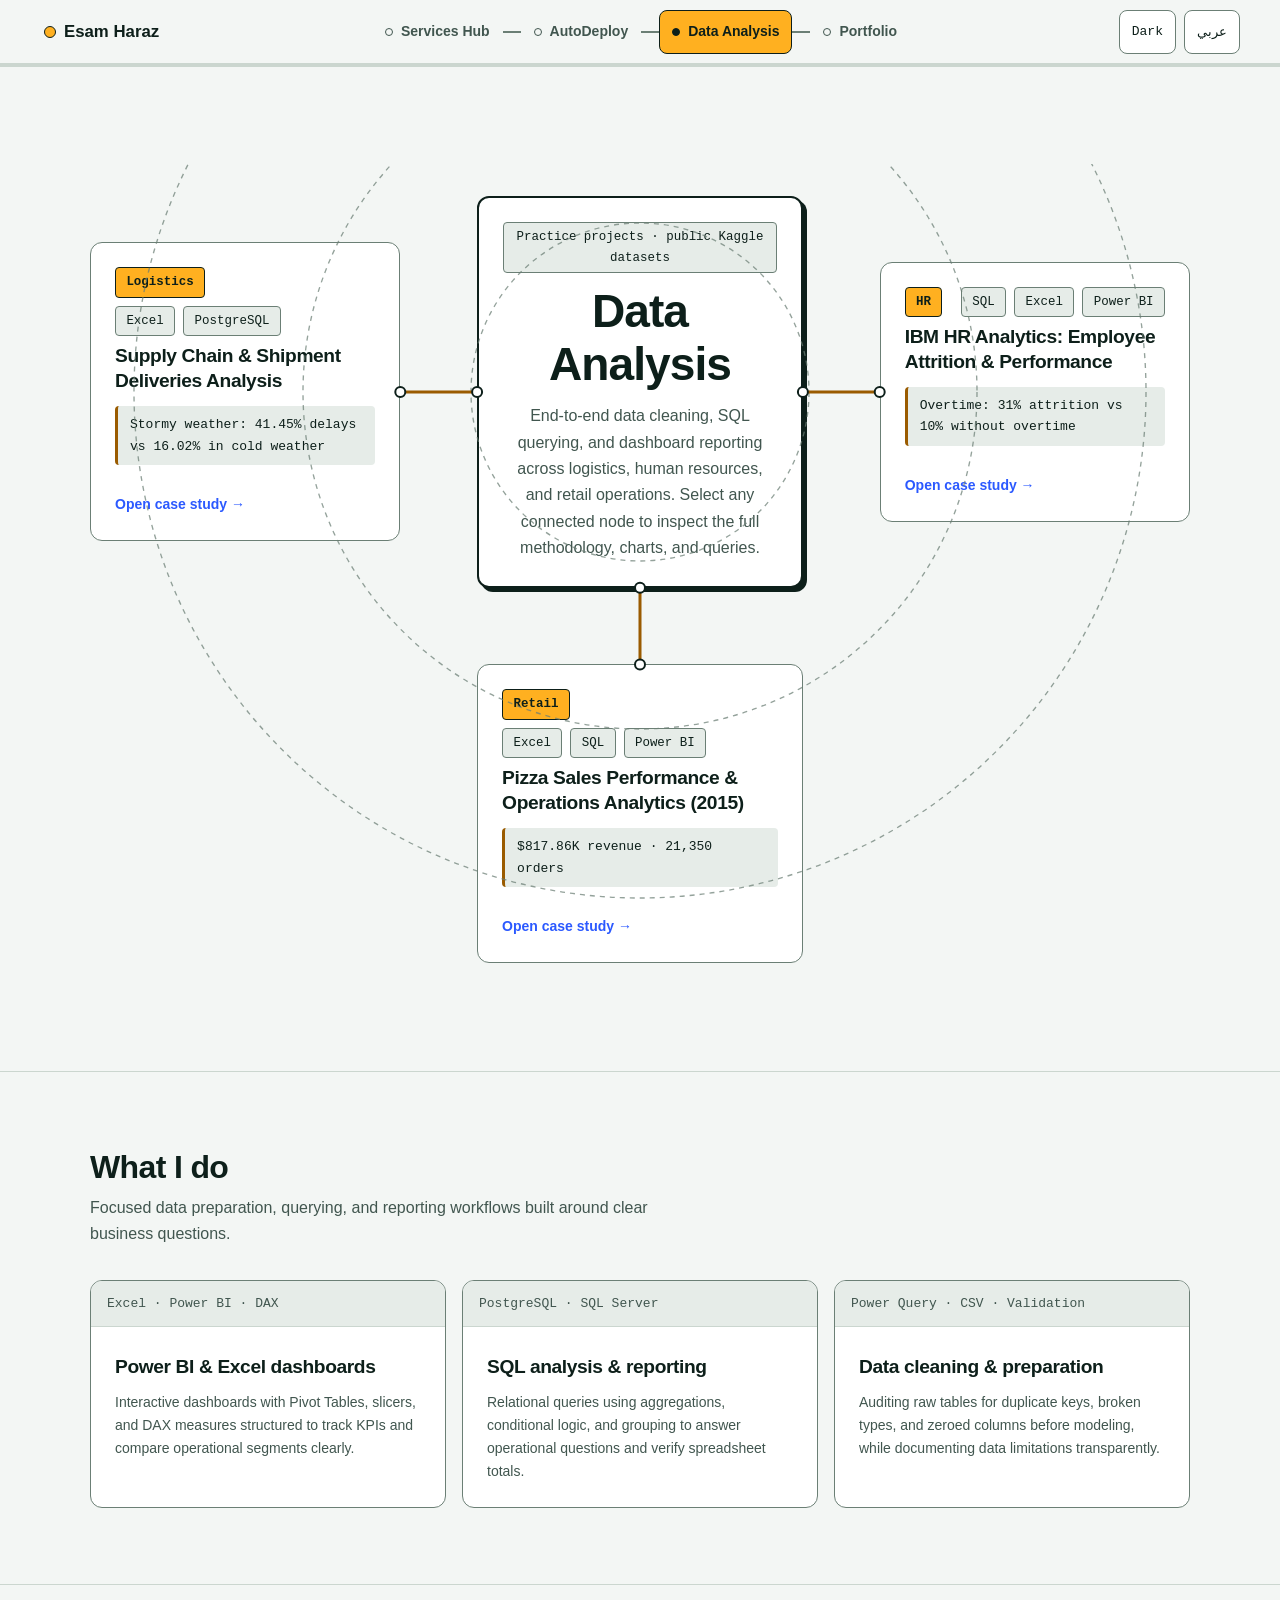
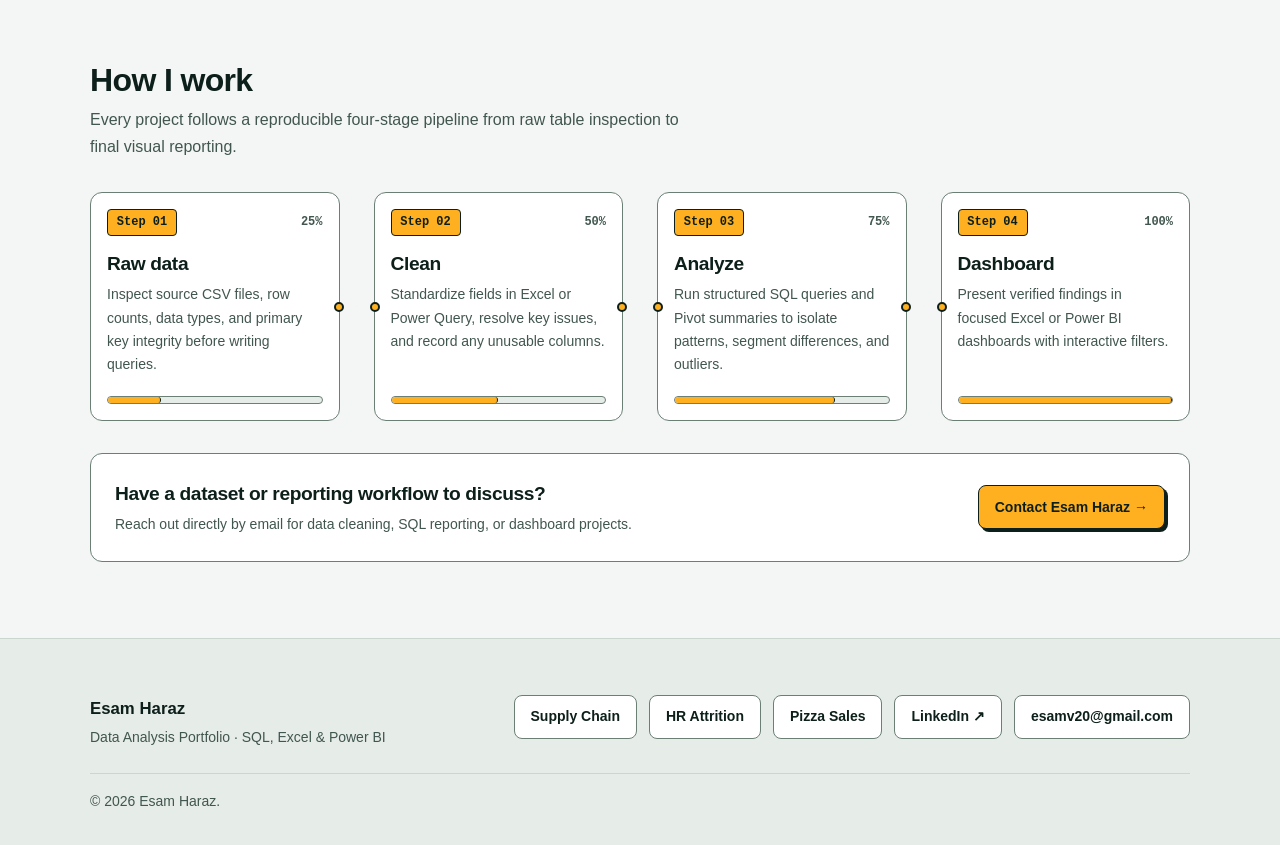
==== commit b6738a67: "Enhance pipeline section with progress indicators Updated the pipeline steps to include progress ind" ====
--- a/index.html
+++ b/index.html
@@ -332,7 +332,7 @@
     </section>
 
     <!-- ======================================================================
-         SECTION: HOW I WORK (4-NODE PIPELINE)
+         SECTION: HOW I WORK (4-NODE CONNECTED PIPELINE WITH PORTS)
          ====================================================================== -->
     <section class="ds-section" id="how-i-work" aria-labelledby="how-title">
       <div class="ds-container">
@@ -344,36 +344,110 @@
         </div>
 
         <div class="ds-pipeline-row">
+          <!-- Step 01 -->
           <div class="ds-pipeline-step">
-            <span class="ds-step-badge">Step 01</span>
-            <h3 style="font-size: var(--text-h3);" data-i18n="step1Title">Raw data</h3>
-            <p style="font-size: var(--text-sm); color: var(--ink-muted);" data-i18n="step1Body">
-              Inspect source CSV files, row counts, data types, and primary key integrity before writing queries.
-            </p>
-          </div>
-
+            <span class="ds-port ds-port--out is-connected" aria-hidden="true"></span>
+            <div class="ds-step-top">
+              <span class="ds-step-badge">Step 01</span>
+              <span class="ds-step-pct">25%</span>
+            </div>
+            <div>
+              <h3 style="font-size: var(--text-h3); margin-block-end: var(--space-1);" data-i18n="step1Title">Raw data</h3>
+              <p style="font-size: var(--text-sm); color: var(--ink-muted);" data-i18n="step1Body">
+                Inspect source CSV files, row counts, data types, and primary key integrity before writing queries.
+              </p>
+            </div>
+            <div class="ds-step-meter">
+              <div class="ds-progress" aria-hidden="true">
+                <div class="ds-progress-fill" style="--progress: 0.25;"></div>
+              </div>
+            </div>
+          </div>
+
+          <!-- Connector 01 -> 02 -->
+          <div class="ds-pipeline-link" aria-hidden="true">
+            <svg class="ds-connector" data-scroll-fill data-connector-index="0" viewBox="0 0 34 24">
+              <line class="ds-connector-base" x1="0" y1="12" x2="34" y2="12"></line>
+              <line class="ds-connector-fill" x1="0" y1="12" x2="34" y2="12"></line>
+            </svg>
+          </div>
+
+          <!-- Step 02 -->
           <div class="ds-pipeline-step">
-            <span class="ds-step-badge">Step 02</span>
-            <h3 style="font-size: var(--text-h3);" data-i18n="step2Title">Clean</h3>
-            <p style="font-size: var(--text-sm); color: var(--ink-muted);" data-i18n="step2Body">
-              Standardize fields in Excel or Power Query, resolve key issues, and record any unusable columns.
-            </p>
-          </div>
-
+            <span class="ds-port ds-port--in is-connected" aria-hidden="true"></span>
+            <span class="ds-port ds-port--out is-connected" aria-hidden="true"></span>
+            <div class="ds-step-top">
+              <span class="ds-step-badge">Step 02</span>
+              <span class="ds-step-pct">50%</span>
+            </div>
+            <div>
+              <h3 style="font-size: var(--text-h3); margin-block-end: var(--space-1);" data-i18n="step2Title">Clean</h3>
+              <p style="font-size: var(--text-sm); color: var(--ink-muted);" data-i18n="step2Body">
+                Standardize fields in Excel or Power Query, resolve key issues, and record any unusable columns.
+              </p>
+            </div>
+            <div class="ds-step-meter">
+              <div class="ds-progress" aria-hidden="true">
+                <div class="ds-progress-fill" style="--progress: 0.50;"></div>
+              </div>
+            </div>
+          </div>
+
+          <!-- Connector 02 -> 03 -->
+          <div class="ds-pipeline-link" aria-hidden="true">
+            <svg class="ds-connector" data-scroll-fill data-connector-index="1" viewBox="0 0 34 24">
+              <line class="ds-connector-base" x1="0" y1="12" x2="34" y2="12"></line>
+              <line class="ds-connector-fill" x1="0" y1="12" x2="34" y2="12"></line>
+            </svg>
+          </div>
+
+          <!-- Step 03 -->
           <div class="ds-pipeline-step">
-            <span class="ds-step-badge">Step 03</span>
-            <h3 style="font-size: var(--text-h3);" data-i18n="step3Title">Analyze</h3>
-            <p style="font-size: var(--text-sm); color: var(--ink-muted);" data-i18n="step3Body">
-              Run structured SQL queries and Pivot summaries to isolate patterns, segment differences, and outliers.
-            </p>
-          </div>
-
+            <span class="ds-port ds-port--in is-connected" aria-hidden="true"></span>
+            <span class="ds-port ds-port--out is-connected" aria-hidden="true"></span>
+            <div class="ds-step-top">
+              <span class="ds-step-badge">Step 03</span>
+              <span class="ds-step-pct">75%</span>
+            </div>
+            <div>
+              <h3 style="font-size: var(--text-h3); margin-block-end: var(--space-1);" data-i18n="step3Title">Analyze</h3>
+              <p style="font-size: var(--text-sm); color: var(--ink-muted);" data-i18n="step3Body">
+                Run structured SQL queries and Pivot summaries to isolate patterns, segment differences, and outliers.
+              </p>
+            </div>
+            <div class="ds-step-meter">
+              <div class="ds-progress" aria-hidden="true">
+                <div class="ds-progress-fill" style="--progress: 0.75;"></div>
+              </div>
+            </div>
+          </div>
+
+          <!-- Connector 03 -> 04 -->
+          <div class="ds-pipeline-link" aria-hidden="true">
+            <svg class="ds-connector" data-scroll-fill data-connector-index="2" viewBox="0 0 34 24">
+              <line class="ds-connector-base" x1="0" y1="12" x2="34" y2="12"></line>
+              <line class="ds-connector-fill" x1="0" y1="12" x2="34" y2="12"></line>
+            </svg>
+          </div>
+
+          <!-- Step 04 -->
           <div class="ds-pipeline-step">
-            <span class="ds-step-badge">Step 04</span>
-            <h3 style="font-size: var(--text-h3);" data-i18n="step4Title">Dashboard</h3>
-            <p style="font-size: var(--text-sm); color: var(--ink-muted);" data-i18n="step4Body">
-              Present verified findings in focused Excel or Power BI dashboards with interactive filters.
-            </p>
+            <span class="ds-port ds-port--in is-connected" aria-hidden="true"></span>
+            <div class="ds-step-top">
+              <span class="ds-step-badge">Step 04</span>
+              <span class="ds-step-pct">100%</span>
+            </div>
+            <div>
+              <h3 style="font-size: var(--text-h3); margin-block-end: var(--space-1);" data-i18n="step4Title">Dashboard</h3>
+              <p style="font-size: var(--text-sm); color: var(--ink-muted);" data-i18n="step4Body">
+                Present verified findings in focused Excel or Power BI dashboards with interactive filters.
+              </p>
+            </div>
+            <div class="ds-step-meter">
+              <div class="ds-progress" aria-hidden="true">
+                <div class="ds-progress-fill" style="--progress: 1;"></div>
+              </div>
+            </div>
           </div>
         </div>
 
--- a/assets/projects/ds.css
+++ b/assets/projects/ds.css
@@ -141,6 +141,7 @@
   scroll-behavior: smooth;
   scroll-padding-top: calc(var(--header-h) + var(--space-5));
   overflow-x: hidden;
+  max-inline-size: 100%;
 }
 
 body {
@@ -150,6 +151,7 @@
   line-height: 1.65;
   min-height: 100dvh;
   overflow-x: hidden;
+  max-inline-size: 100%;
   -webkit-font-smoothing: antialiased;
 }
 
@@ -219,7 +221,7 @@
   inset-block-start: var(--space-3);
 }
 
-/* Screen-Reader Only Utility (Used for Accessible Chart Data Tables) */
+/* Screen-Reader Only Utility (Used to wrap Accessible Chart Data Tables) */
 .ds-sr-only {
   position: absolute;
   inline-size: 1px;
@@ -228,6 +230,7 @@
   margin: -1px;
   overflow: hidden;
   clip: rect(0, 0, 0, 0);
+  clip-path: inset(50%);
   white-space: nowrap;
   border: 0;
 }
@@ -601,6 +604,7 @@
   background-color: var(--bg-surface);
   border: 2px solid var(--rule-strong);
   z-index: 3;
+  transition: background-color 180ms ease, border-color 180ms ease;
 }
 
 .ds-port.is-connected {
@@ -937,8 +941,9 @@
     grid-template-columns: 1fr 1.05fr 1fr;
     grid-template-rows: auto auto;
     align-items: center;
-    gap: var(--space-6);
-    padding-block: var(--space-5);
+    column-gap: clamp(3.25rem, 6vw, 5.5rem);
+    row-gap: clamp(3.5rem, 6vw, 5.25rem);
+    padding-block: var(--space-6);
   }
 
   .ds-spider-svg {
@@ -947,15 +952,16 @@
     inset: 0;
     inline-size: 100%;
     block-size: 100%;
-    z-index: 1;
+    z-index: 3;
     pointer-events: none;
   }
 
   .ds-spider-ring {
     fill: none;
-    stroke: var(--rule);
-    stroke-width: 1;
-    stroke-dasharray: 4 4;
+    stroke: var(--rule-strong);
+    stroke-width: 1.35;
+    stroke-dasharray: 5 5;
+    opacity: 0.72;
   }
 
   .ds-spider-edge-base {
@@ -980,6 +986,17 @@
     transition-timing-function: var(--motion-fill-ease);
   }
 
+  .ds-spider-port {
+    fill: var(--bg-surface);
+    stroke: var(--ink);
+    stroke-width: 2;
+    transition: fill 180ms ease;
+  }
+
+  .ds-spider-port.is-active {
+    fill: var(--site-accent);
+  }
+
   .ds-spider-center {
     grid-column: 2;
     grid-row: 1;
@@ -1007,7 +1024,7 @@
 }
 
 /* ----------------------------------------------------------------------------
-   9. WHAT I DO & 4-STEP HOW I WORK PIPELINE
+   9. WHAT I DO & 4-STEP CONNECTED PIPELINE WITH PORTS & STEP INDICATORS
    ---------------------------------------------------------------------------- */
 .ds-services-grid {
   display: grid;
@@ -1018,25 +1035,116 @@
 .ds-pipeline-row {
   display: grid;
   grid-template-columns: 1fr;
-  gap: var(--space-3);
-}
-
-@media (min-width: 860px) {
+  align-items: stretch;
+  gap: 0;
+}
+
+.ds-pipeline-link {
+  display: flex;
+  align-items: center;
+  justify-content: center;
+  inline-size: 100%;
+  block-size: 28px;
+  position: relative;
+  z-index: 2;
+}
+
+.ds-pipeline-link .ds-connector {
+  inline-size: 1px;
+  block-size: 100%;
+  overflow: visible;
+}
+
+@media (min-width: 960px) {
   .ds-pipeline-row {
-    grid-template-columns: repeat(4, 1fr);
-    gap: var(--space-4);
+    grid-template-columns: 1fr 34px 1fr 34px 1fr 34px 1fr;
+    align-items: stretch;
+  }
+
+  .ds-pipeline-link {
+    inline-size: 34px;
+    block-size: auto;
+    align-self: center;
+  }
+
+  .ds-pipeline-link .ds-connector {
+    inline-size: 100%;
+    block-size: 1px;
+  }
+
+  [dir="rtl"] .ds-pipeline-link .ds-connector {
+    transform: scaleX(-1);
   }
 }
 
 .ds-pipeline-step {
   background-color: var(--bg-surface);
-  border: 1px solid var(--rule-strong);
+  border: 1.5px solid var(--rule-strong);
   border-radius: var(--radius-lg);
   padding: var(--space-4);
   display: flex;
   flex-direction: column;
+  justify-content: space-between;
+  gap: var(--space-3);
+  position: relative;
+  transition: border-color 180ms ease;
+}
+
+.ds-pipeline-step:hover,
+.ds-pipeline-step:focus-within {
+  border-color: var(--ink);
+}
+
+/* Step Node Ports (Top/Bottom on Mobile, Start/End on Desktop) */
+.ds-port--in {
+  inset-block-start: -5px;
+  inset-inline-start: 50%;
+  transform: translateX(-50%);
+}
+
+[dir="rtl"] .ds-port--in {
+  transform: translateX(50%);
+}
+
+.ds-port--out {
+  inset-block-end: -5px;
+  inset-inline-start: 50%;
+  transform: translateX(-50%);
+}
+
+[dir="rtl"] .ds-port--out {
+  transform: translateX(50%);
+}
+
+@media (min-width: 960px) {
+  .ds-port--in {
+    inset-block-start: 50%;
+    inset-inline-start: -5px;
+    transform: translateY(-50%);
+  }
+
+  [dir="rtl"] .ds-port--in {
+    transform: translateY(-50%);
+  }
+
+  .ds-port--out {
+    inset-block-start: 50%;
+    inset-block-end: auto;
+    inset-inline-start: auto;
+    inset-inline-end: -5px;
+    transform: translateY(-50%);
+  }
+
+  [dir="rtl"] .ds-port--out {
+    transform: translateY(-50%);
+  }
+}
+
+.ds-step-top {
+  display: flex;
+  align-items: center;
+  justify-content: space-between;
   gap: var(--space-2);
-  position: relative;
 }
 
 .ds-step-badge {
@@ -1052,6 +1160,22 @@
   font-weight: 700;
 }
 
+.ds-step-pct {
+  font-family: var(--font-mono);
+  font-size: 0.75rem;
+  font-weight: 600;
+  color: var(--ink-muted);
+}
+
+.ds-step-meter {
+  margin-block-start: auto;
+  padding-block-start: var(--space-2);
+}
+
+.ds-step-meter .ds-progress {
+  block-size: 8px;
+}
+
 /* ----------------------------------------------------------------------------
    10. CASE STUDY: KPI STRIP, HORIZONTAL BAR CHARTS & CALLOUTS
    ---------------------------------------------------------------------------- */
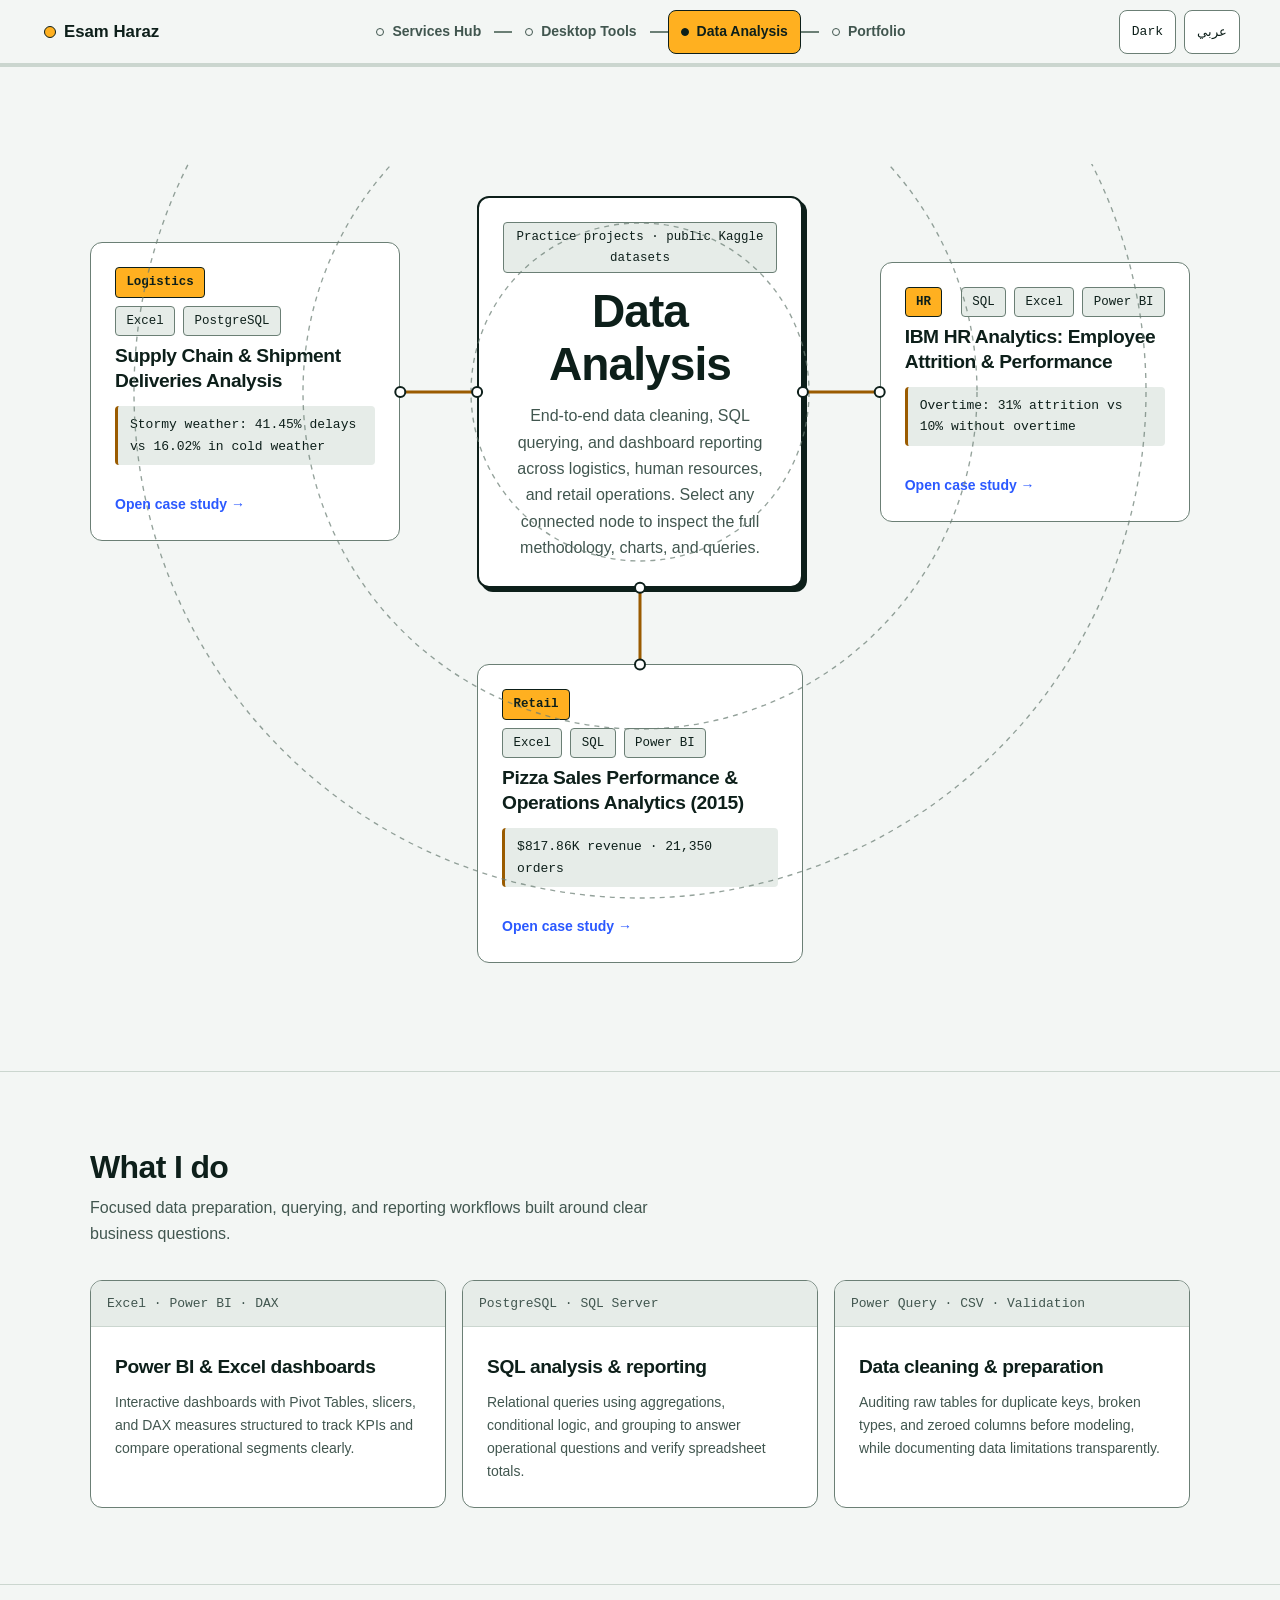
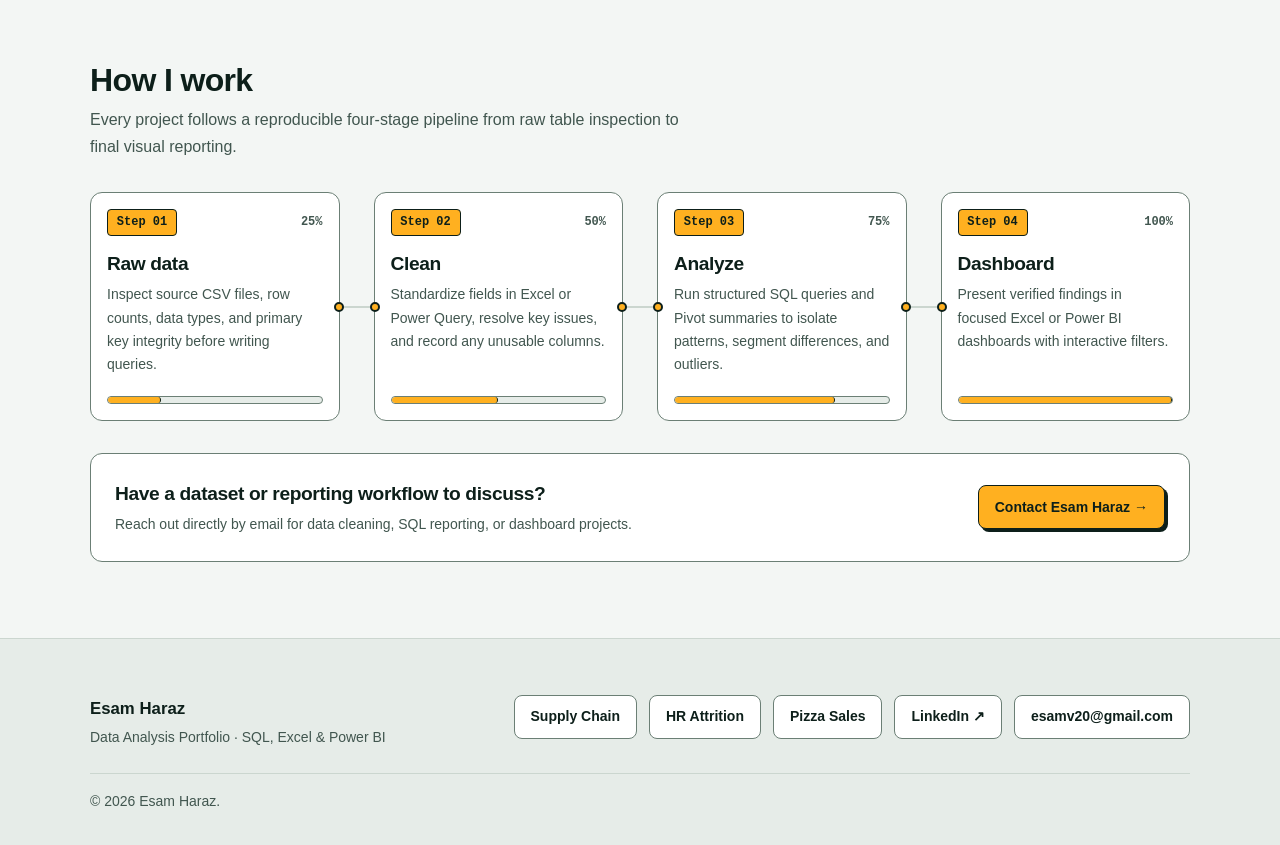
==== commit 4ce94397: "Update site links and contact information" ====
--- a/index.html
+++ b/index.html
@@ -10,13 +10,12 @@
       baseUrl: "https://esam-haraz.github.io/Data-Analysis/",
       currentSiteId: "data",
       sitesGraph: [
-        { id: "hub", labelEn: "Services Hub", labelAr: "المركز الرئيسي", url: "https://esam-haraz.github.io/hub/" },
-        { id: "autodeploy", labelEn: "AutoDeploy", labelAr: "AutoDeploy", url: "https://esam-haraz.github.io/AutoDeploy/" },
-        { id: "data", labelEn: "Data Analysis", labelAr: "تحليل البيانات", url: "./" },
-        { id: "portfolio", labelEn: "Portfolio", labelAr: "معرض الأعمال", url: "https://esam-haraz.github.io/portfolio/" }
+        { id: "hub",           labelEn: "Services Hub",  labelAr: "المركز الرئيسي",   url: "https://esam-haraz.github.io/hub/" },
+        { id: "desktop-tools", labelEn: "Desktop Tools", labelAr: "أدوات سطح المكتب", url: "https://esam-haraz.github.io/Desktop-Tools/" },
+        { id: "data",          labelEn: "Data Analysis", labelAr: "تحليل البيانات",   url: "./" },
+        { id: "portfolio",     labelEn: "Portfolio",     labelAr: "معرض الأعمال",     url: "https://esam-haraz.github.io/portfolio/" }
       ],
-      /* Swap this single value to the Hub contact page URL once the Hub repo is live */
-      hubContactUrl: "mailto:esamv20@gmail.com",
+      hubContactUrl: "https://esam-haraz.github.io/hub/#contact",
       email: "esamv20@gmail.com",
       linkedinUrl: "https://www.linkedin.com/in/esam-haraz-459925402"
     };
@@ -97,9 +96,9 @@
         <span>Services Hub</span>
       </a>
       <span class="ds-mini-edge" aria-hidden="true"></span>
-      <a href="https://esam-haraz.github.io/AutoDeploy/" class="ds-mini-node">
+      <a href="https://esam-haraz.github.io/Desktop-Tools/" class="ds-mini-node">
         <span class="ds-mini-dot" aria-hidden="true"></span>
-        <span>AutoDeploy</span>
+        <span>Desktop Tools</span>
       </a>
       <span class="ds-mini-edge" aria-hidden="true"></span>
       <a href="./" class="ds-mini-node is-current" aria-current="page">
@@ -124,7 +123,7 @@
       </button>
       <div class="ds-nav-dropdown-menu" id="ds-nav-dropdown-menu" role="menu">
         <a href="https://esam-haraz.github.io/hub/" role="menuitem">Services Hub ↗</a>
-        <a href="https://esam-haraz.github.io/AutoDeploy/" role="menuitem">AutoDeploy ↗</a>
+        <a href="https://esam-haraz.github.io/Desktop-Tools/" role="menuitem">Desktop Tools ↗</a>
         <a href="./" class="is-current" aria-current="page" role="menuitem">Data Analysis ●</a>
         <a href="https://esam-haraz.github.io/portfolio/" role="menuitem">Portfolio ↗</a>
       </div>
@@ -451,7 +450,7 @@
           </div>
         </div>
 
-        <!-- Single Contact CTA (Bound to SITE_CONFIG.hubContactUrl -> mailto: until Hub is live) -->
+        <!-- Single Contact CTA (Bound to SITE_CONFIG.hubContactUrl -> Hub #contact) -->
         <div style="margin-block-start: var(--space-6); display: flex; flex-wrap: wrap; align-items: center; justify-content: space-between; gap: var(--space-4); background-color: var(--bg-surface); border: 1.5px solid var(--rule-strong); border-radius: var(--radius-lg); padding: var(--space-5);">
           <div>
             <h3 style="font-size: var(--text-h3); margin-block-end: var(--space-1);" data-i18n="ctaBoxTitle">
@@ -461,7 +460,7 @@
               Reach out directly by email for data cleaning, SQL reporting, or dashboard projects.
             </p>
           </div>
-          <a href="mailto:esamv20@gmail.com" class="ds-btn ds-btn-primary" data-contact-cta data-i18n="ctaBoxBtn">
+          <a href="https://esam-haraz.github.io/hub/#contact" class="ds-btn ds-btn-primary" data-contact-cta data-i18n="ctaBoxBtn">
             Contact Esam Haraz →
           </a>
         </div>
@@ -485,7 +484,7 @@
           <a href="./assets/projects/hr-attrition/" class="ds-btn ds-btn-secondary" data-i18n="navHr">HR Attrition</a>
           <a href="./assets/projects/pizza-sales/" class="ds-btn ds-btn-secondary" data-i18n="navPizza">Pizza Sales</a>
           <a href="https://www.linkedin.com/in/esam-haraz-459925402" target="_blank" rel="noopener noreferrer" class="ds-btn ds-btn-secondary">LinkedIn ↗</a>
-          <a href="mailto:esamv20@gmail.com" class="ds-btn ds-btn-secondary" data-contact-cta>esamv20@gmail.com</a>
+          <a href="https://esam-haraz.github.io/hub/#contact" class="ds-btn ds-btn-secondary" data-contact-cta>esamv20@gmail.com</a>
         </div>
       </div>
 
@@ -496,7 +495,7 @@
   </footer>
 
   <!-- ==========================================================================
-       BILINGUAL DICTIONARY (EN & AR) — CONSOLIDATED FOR EASY REVIEW
+       BILINGUAL DICTIONARY (EN & AR)
        ========================================================================== -->
   <script>
     window.PAGE_I18N = {
--- a/assets/projects/ds.css
+++ b/assets/projects/ds.css
@@ -1044,14 +1044,15 @@
   align-items: center;
   justify-content: center;
   inline-size: 100%;
-  block-size: 28px;
+  block-size: 34px;
   position: relative;
   z-index: 2;
 }
 
 .ds-pipeline-link .ds-connector {
-  inline-size: 1px;
-  block-size: 100%;
+  inline-size: 34px;
+  block-size: 24px;
+  transform: rotate(90deg);
   overflow: visible;
 }
 
@@ -1068,8 +1069,7 @@
   }
 
   .ds-pipeline-link .ds-connector {
-    inline-size: 100%;
-    block-size: 1px;
+    transform: none;
   }
 
   [dir="rtl"] .ds-pipeline-link .ds-connector {
